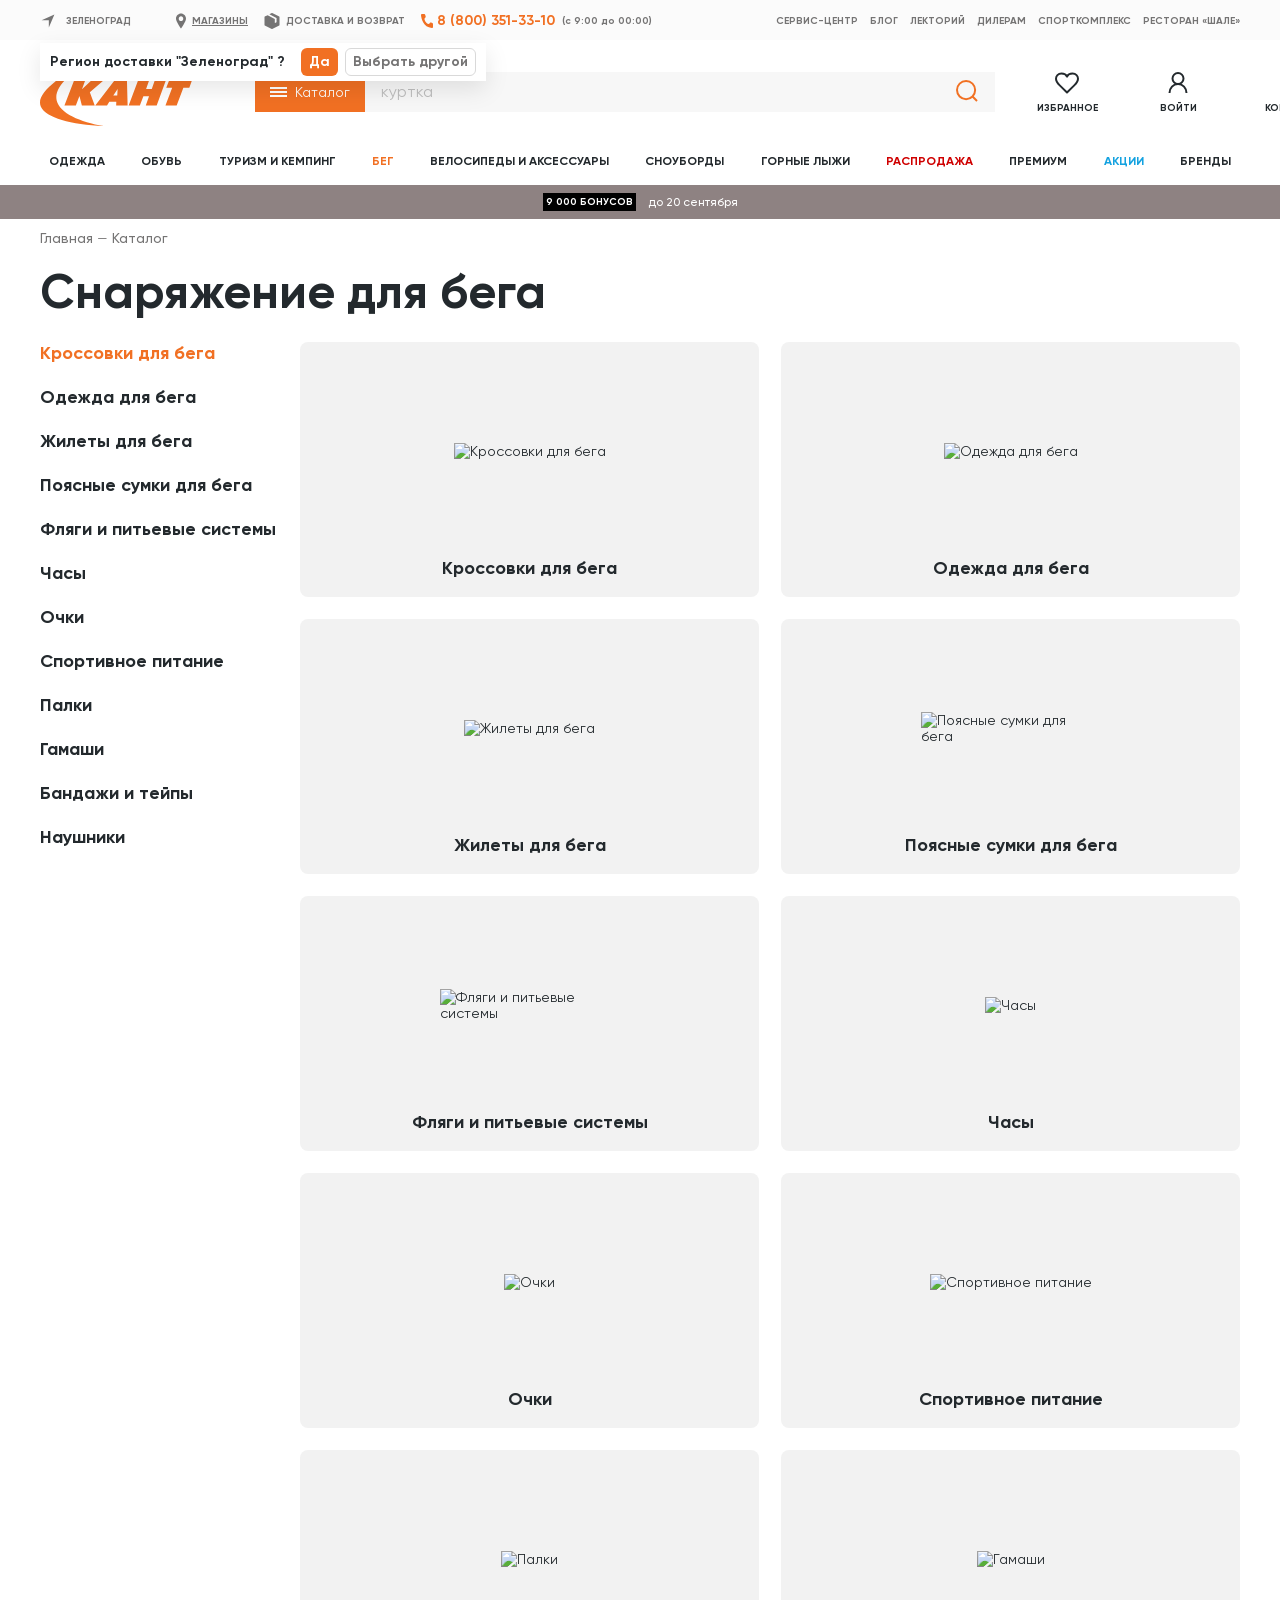
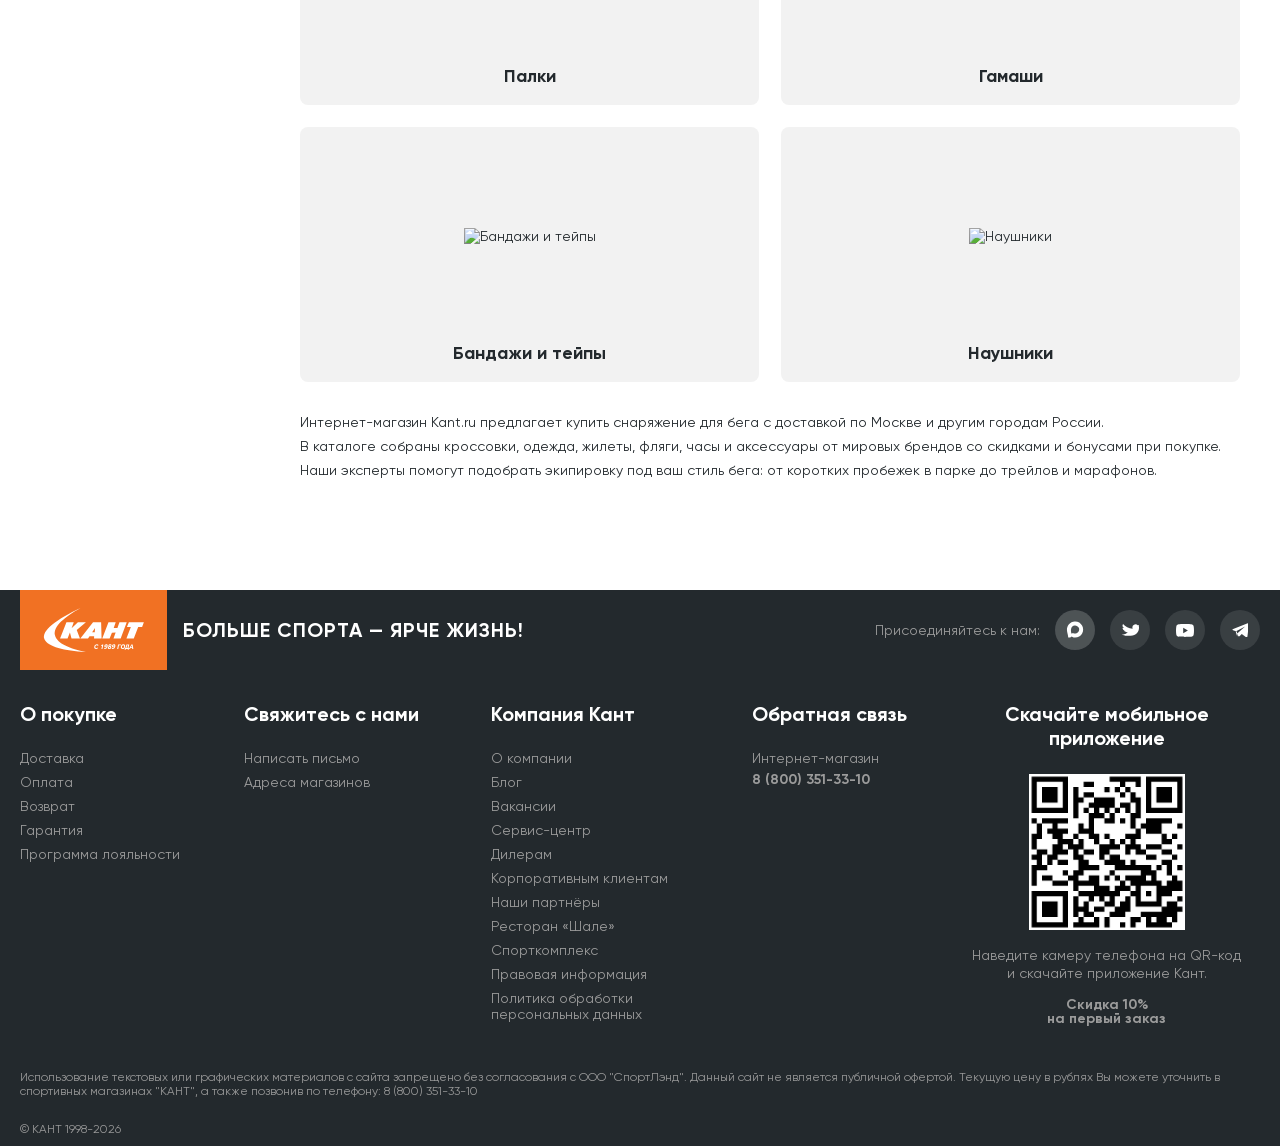
==== running.html @ ca53b709 "Add catalog dropdown and running equipment page - Catalog button now opens a dropdown listing catalo" ====
<!DOCTYPE html>
<html lang="ru">
<head>
  <meta charset="UTF-8">
  <meta name="viewport" content="width=device-width, initial-scale=1.0">
  <title>Снаряжение для бега — купить в интернет-магазине КАНТ</title>
  <link rel="stylesheet" href="styles.css">
</head>
<body>
  <header class="header">
    <div class="topbar">
      <div class="container topbar__inner">
        <div class="topbar__left">
          <div class="topbar__city-wrap">
            <div class="topbar__city">
              <svg width="16" height="16" viewBox="0 0 20 20" fill="none" aria-hidden="true">
                <path fill-rule="evenodd" clip-rule="evenodd" d="M2 8.95668L18 2L11.0433 18V8.95668H2Z" fill="#757474"></path>
              </svg>
              <button class="topbar__city-btn" type="button" id="cityBtn">Зеленоград</button>
            </div>
            <div class="topbar__geo" id="geoConfirm">
              <span class="topbar__geo-text">Регион доставки "Зеленоград" ?</span>
              <div class="topbar__geo-actions">
                <button class="btn-yes" type="button" id="geoYes">Да</button>
                <button class="btn-other" type="button">Выбрать другой</button>
              </div>
            </div>
          </div>

          <a class="topbar__link topbar__link--stores" href="#">
            <svg width="10" height="16" viewBox="0 0 10 16" fill="none" aria-hidden="true">
              <path fill-rule="evenodd" clip-rule="evenodd" d="M5.00366 0.5C2.23221 0.5 0 2.79625 0 5.65524C0 8.51531 5.00366 15.5 5.00366 15.5C5.00366 15.5 10 8.51531 10 5.65524C10 2.79625 7.77511 0.5 5.00366 0.5ZM5.00367 8.00012C3.73499 8.00012 2.73175 6.96843 2.73175 5.65536C2.73175 4.3423 3.73499 3.31168 5.00367 3.31168C6.27549 3.31168 7.2735 4.3423 7.2735 5.65536C7.2735 6.96843 6.27549 8.00012 5.00367 8.00012Z" fill="#757474"></path>
            </svg>
            Магазины
          </a>

          <a class="topbar__link" href="#">
            <svg width="16" height="16" viewBox="0 0 16 16" fill="none" aria-hidden="true">
              <path d="M15.4834 3.95755C15.4834 3.94063 15.4834 3.94063 15.4834 3.92372C15.4669 3.8899 15.4669 3.85607 15.4503 3.82225V3.80533C15.4338 3.77151 15.4007 3.73768 15.3841 3.72077L15.3675 3.70386C15.351 3.68695 15.3179 3.67003 15.3013 3.65312L15.2848 3.63621H15.2682L15.2517 3.6193L8.21523 0.0507378C8.08278 -0.0169126 7.91722 -0.0169126 7.76821 0.0507378L5.40066 1.25153L12.4702 4.95539L12.4868 4.9723C12.5033 4.9723 12.5033 4.98922 12.5199 4.98922C12.5364 5.00613 12.5364 5.02304 12.553 5.03995C12.553 5.05687 12.553 5.05687 12.553 5.07378V5.09069V9.01441C12.553 9.08206 12.5199 9.1328 12.4702 9.16663L11.0464 9.92769C10.9636 9.97843 10.8642 9.94461 10.8146 9.86004C10.798 9.84313 10.798 9.80931 10.798 9.77548V5.93632L3.6457 2.16481L3.62914 2.1479L0.764901 3.60238L0.748344 3.6193H0.731788L0.715232 3.63621C0.698675 3.65312 0.665563 3.67003 0.649007 3.68695L0.63245 3.70386C0.599338 3.73768 0.582781 3.77151 0.549669 3.80533V3.82225C0.533113 3.85607 0.516556 3.8899 0.516556 3.92372C0.516556 3.94063 0.516556 3.94063 0.516556 3.95755C0.516556 3.99137 0.5 4.00828 0.5 4.04211V4.05902V11.9403C0.5 12.1263 0.599338 12.3124 0.781457 12.3969L7.75166 15.9486C7.85099 15.9993 7.96689 16.0162 8.08278 15.9824L8.11589 15.9655C8.14901 15.9655 8.16556 15.9486 8.19868 15.9317L15.2185 12.38C15.3841 12.2955 15.5 12.1263 15.5 11.9234V4.05902V4.04211C15.4834 4.00828 15.4834 3.99137 15.4834 3.95755Z" fill="#757474"></path>
            </svg>
            Доставка и возврат
          </a>

          <div class="topbar__phone">
            <svg width="12" height="14" viewBox="0 0 12 14" fill="none" aria-hidden="true">
              <path d="M8.00051 9.94971L9.03383 8.74368C9.173 8.58326 9.34909 8.47345 9.5407 8.42757C9.73232 8.3817 9.93123 8.40174 10.1133 8.48525L11.3726 9.07211C11.5566 9.15927 11.7143 9.30803 11.826 9.49966C11.9376 9.69128 11.9982 9.91719 12 10.1489V12.8409C11.9989 12.9986 11.9705 13.1543 11.9165 13.2988C11.8625 13.4433 11.784 13.5735 11.6858 13.6817C11.5875 13.7898 11.4715 13.8737 11.3448 13.9281C11.218 13.9825 11.0831 14.0065 10.9482 13.9985C2.12352 13.3578 0.342894 4.63567 0.00614338 1.29757C-0.00948881 1.13365 0.0047939 0.967719 0.0480519 0.8107C0.0913098 0.653681 0.162563 0.509132 0.257123 0.386561C0.351683 0.26399 0.467407 0.166176 0.596683 0.0995532C0.725958 0.0329307 0.865855 -0.000990209 1.00717 2.2004e-05H3.23526C3.43408 0.000708891 3.62819 0.0708044 3.7926 0.201293C3.95702 0.331781 4.08422 0.516695 4.15786 0.73225L4.66068 2.20209C4.73461 2.41372 4.75347 2.64608 4.71491 2.87015C4.67635 3.09421 4.58208 3.30005 4.44387 3.46195L3.41055 4.66797C3.41055 4.66797 4.00563 9.36823 8.00051 9.94971Z" fill="#F17023"></path>
            </svg>
            <a href="tel:88003513310">8 (800) 351-33-10</a>
            <span class="topbar__hours">&nbsp;(c 9:00 до 00:00)</span>
          </div>
        </div>

        <nav class="topbar__right">
          <a class="topbar__nav" href="#">Сервис-центр</a>
          <a class="topbar__nav" href="#">Блог</a>
          <a class="topbar__nav" href="#">Лекторий</a>
          <a class="topbar__nav" href="#">Дилерам</a>
          <a class="topbar__nav" href="#">Спорткомплекс</a>
          <a class="topbar__nav" href="#">Ресторан «Шале»</a>
        </nav>
      </div>
    </div>

    <div class="header-mid">
      <div class="container header-mid__inner">
        <a class="logo" href="#" aria-label="Кант">
          <svg fill="none" height="68" viewBox="0 0 152 68" width="152" xmlns="http://www.w3.org/2000/svg">
            <path clip-rule="evenodd" d="M16.678 42.389C13.548 28.896 31.768 13.405 55.643 0 20.49 16.722-5.162 35.37.885 48.726 5.922 59.665 30.938 66.682 63.79 68c-23.548-3.967-44.18-12.891-47.112-25.611zm60.577-4.872h-3.956l4.334-6.45zM74.653 22.26 55.257 47.54h11.756l2.298-3.701h6.987l-.128 3.7h11.47l-.702-25.279zm40.175 0-3.045 8.67h-5.674l3.052-8.67h-11.02l-9.469 25.28h11.196l3.506-9.255 5.656-.067-3.246 9.321h10.902l9.226-25.279zm11.408 7.368 2.982-7.368H152l-2.674 7.368h-5.961l-6.701 17.911h-11.21l6.726-17.91zm-84.235 1.62 9.616-8.988h12.156L49.825 34.265l4.912 13.274H41.872l-2.413-9.587-3.618 9.587H24.432l9.73-25.279h11.099z" fill="#f17123" fill-rule="evenodd"></path>
          </svg>
        </a>

        <div class="search-wrap">
          <div class="catalog-dropdown" id="catalogDropdown">
            <button class="catalog-btn" type="button" id="catalogBtn" aria-haspopup="true" aria-expanded="false" aria-controls="catalogMenu">
              <span class="burger" aria-hidden="true"><span></span><span></span><span></span></span>
              Каталог
            </button>
            <ul class="catalog-menu" id="catalogMenu" role="menu">
              <li><a class="catalog-menu__link" href="index.html">Снаряжение для сноуборда</a></li>
              <li><a class="catalog-menu__link is-active" href="running.html">Снаряжение для бега</a></li>
            </ul>
          </div>
          <div class="search">
            <form class="search__form" action="#" role="search">
              <input class="search__input" type="text" placeholder=" " autocomplete="off">
              <span class="search__hint" id="searchHint">куртка</span>
              <button class="search__btn" type="submit" aria-label="Найти">
                <svg width="22" height="22" viewBox="0 0 22 22" fill="none">
                  <path d="M16.5493 16.5496L20.9998 21" stroke="#F17123" stroke-width="2"></path>
                  <path fill-rule="evenodd" clip-rule="evenodd" d="M19.1412 10.0706C19.1412 15.0798 15.0804 19.1412 10.0706 19.1412C5.0614 19.1412 1 15.0798 1 10.0706C1 5.0614 5.0614 1 10.0706 1C15.0804 1 19.1412 5.0614 19.1412 10.0706Z" stroke="#F17123" stroke-width="2"></path>
                </svg>
              </button>
            </form>
          </div>
        </div>

        <div class="header-icons">
          <a class="icon-link" href="#">
            <span class="icon-img">
              <svg viewBox="0 0 24 21" fill="none">
                <path fill-rule="evenodd" clip-rule="evenodd" d="M17.4996 1C13.3509 1 11.9992 4.09282 11.9992 4.09282C11.9992 4.09282 10.6491 1 6.50038 1C3.02741 1 1 3.71365 1 6.23846C1 8.76327 2.93044 11.0992 4.73208 12.8672L11.9992 20L19.2679 12.8672C21.0696 11.0992 23 8.76327 23 6.23846C23 3.71365 20.9726 1 17.4996 1Z" stroke-width="2" stroke-linecap="round" stroke-linejoin="round"></path>
              </svg>
            </span>
            Избранное
          </a>
          <button class="icon-link" type="button">
            <span class="icon-img">
              <svg viewBox="0 0 24 24" fill="none">
                <circle cx="12" cy="7.5" r="5.5" stroke="#23292D" stroke-width="2"></circle>
                <path d="M20.5 22C20.5 17.0294 16.6944 13 12 13C7.30558 13 3.5 17.0294 3.5 22" stroke="#23292D" stroke-width="2"></path>
              </svg>
            </span>
            Войти
          </button>
          <a class="icon-link" href="#">
            <span class="icon-img">
              <svg viewBox="0 0 24 24" fill="none">
                <rect x="4" y="7.3335" width="16" height="15.1667" stroke-width="2"></rect>
                <path d="M15.4284 7.33333C15.4284 4.11167 13.8934 1.5 11.9999 1.5C10.1063 1.5 8.57129 4.11167 8.57129 7.33333" stroke-width="2"></path>
              </svg>
              <span class="icon-count">0</span>
            </span>
            Корзина
          </a>
        </div>
      </div>
    </div>

    <nav class="nav">
      <ul class="nav__list">
        <li><a href="#">Одежда</a></li>
        <li><a href="#">Обувь</a></li>
        <li><a href="#">Туризм и кемпинг</a></li>
        <li><a class="is-current" href="running.html">Бег</a></li>
        <li><a href="#">Велосипеды и аксессуары</a></li>
        <li><a href="#">Сноуборды</a></li>
        <li><a href="#">Горные лыжи</a></li>
        <li><a class="is-sale" href="#">Распродажа</a></li>
        <li><a href="#">Премиум</a></li>
        <li><a class="is-promo" href="#">Акции</a></li>
        <li><a href="#">Бренды</a></li>
      </ul>
    </nav>
  </header>

  <a class="promo" href="#">
    <div class="container promo__inner">
      <div class="promo__left">9 000 бонусов</div>
      <span class="promo__right">до 20 сентября</span>
    </div>
  </a>

  <main class="catalog">
    <div class="container breadcrumb-wrap">
      <ol class="breadcrumb">
        <li><a href="#">Главная</a></li>
        <li><span class="breadcrumb__sep">—</span><a href="#">Каталог</a></li>
      </ol>
    </div>

    <div class="container">
      <div class="heading">
        <h1>Снаряжение для бега</h1>
      </div>

      <div class="columns">
        <aside class="sidemenu">
          <a class="is-active" href="#">Кроссовки для бега</a>
          <a href="#">Одежда для бега</a>
          <a href="#">Жилеты для бега</a>
          <a href="#">Поясные сумки для бега</a>
          <a href="#">Фляги и питьевые системы</a>
          <a href="#">Часы</a>
          <a href="#">Очки</a>
          <a href="#">Спортивное питание</a>
          <a href="#">Палки</a>
          <a href="#">Гамаши</a>
          <a href="#">Бандажи и тейпы</a>
          <a href="#">Наушники</a>
        </aside>

        <div class="main">
          <div class="cards">
            <a class="card card--sneakers" href="#">
              <div class="card__media">
                <div class="card__figure">
                  <img class="card__img card__img--photo" src="images/running/sneakers.png" alt="Кроссовки для бега">
                </div>
                <span class="card__title">Кроссовки для бега</span>
              </div>
            </a>
            <a class="card card--clothes" href="#">
              <div class="card__media">
                <div class="card__figure">
                  <img class="card__img card__img--photo" src="images/running/clothes.png" alt="Одежда для бега">
                </div>
                <span class="card__title">Одежда для бега</span>
              </div>
            </a>
            <a class="card card--vests" href="#">
              <div class="card__media">
                <div class="card__figure">
                  <img class="card__img card__img--photo" src="images/running/vests.png" alt="Жилеты для бега">
                </div>
                <span class="card__title">Жилеты для бега</span>
              </div>
            </a>
            <a class="card card--belt-bags" href="#">
              <div class="card__media">
                <div class="card__figure">
                  <img class="card__img card__img--photo" src="images/running/belt-bags.png" alt="Поясные сумки для бега">
                </div>
                <span class="card__title">Поясные сумки для бега</span>
              </div>
            </a>
            <a class="card card--flasks" href="#">
              <div class="card__media">
                <div class="card__figure">
                  <img class="card__img card__img--photo" src="images/running/flasks.png" alt="Фляги и питьевые системы">
                </div>
                <span class="card__title">Фляги и питьевые системы</span>
              </div>
            </a>
            <a class="card card--watches" href="#">
              <div class="card__media">
                <div class="card__figure">
                  <img class="card__img card__img--photo" src="images/running/watches.png" alt="Часы">
                </div>
                <span class="card__title">Часы</span>
              </div>
            </a>
            <a class="card card--glasses" href="#">
              <div class="card__media">
                <div class="card__figure">
                  <img class="card__img card__img--photo" src="images/running/glasses.png" alt="Очки">
                </div>
                <span class="card__title">Очки</span>
              </div>
            </a>
            <a class="card card--nutrition" href="#">
              <div class="card__media">
                <div class="card__figure">
                  <img class="card__img card__img--photo" src="images/running/nutrition.png" alt="Спортивное питание">
                </div>
                <span class="card__title">Спортивное питание</span>
              </div>
            </a>
            <a class="card card--poles" href="#">
              <div class="card__media">
                <div class="card__figure">
                  <img class="card__img card__img--photo" src="images/running/poles.png" alt="Палки">
                </div>
                <span class="card__title">Палки</span>
              </div>
            </a>
            <a class="card card--gaiters" href="#">
              <div class="card__media">
                <div class="card__figure">
                  <img class="card__img card__img--photo" src="images/running/gaiters.png" alt="Гамаши">
                </div>
                <span class="card__title">Гамаши</span>
              </div>
            </a>
            <a class="card card--bandages" href="#">
              <div class="card__media">
                <div class="card__figure">
                  <img class="card__img card__img--photo" src="images/running/bandages.png" alt="Бандажи и тейпы">
                </div>
                <span class="card__title">Бандажи и тейпы</span>
              </div>
            </a>
            <a class="card card--headphones" href="#">
              <div class="card__media">
                <div class="card__figure">
                  <img class="card__img card__img--photo" src="images/running/headphones.png" alt="Наушники">
                </div>
                <span class="card__title">Наушники</span>
              </div>
            </a>
          </div>

          <div class="description">
            <p>Интернет-магазин Kant.ru предлагает купить снаряжение для бега с доставкой по Москве и другим городам России.</p>
            <p>В каталоге собраны кроссовки, одежда, жилеты, фляги, часы и аксессуары от мировых брендов со скидками и бонусами при покупке.</p>
            <p>Наши эксперты помогут подобрать экипировку под ваш стиль бега: от коротких пробежек в парке до трейлов и марафонов.</p>
          </div>
        </div>
      </div>
    </div>
  </main>

  <footer class="footer">
    <div class="footer__inner">
      <div class="footer__top">
        <a class="footer__logo" href="#" aria-label="Кант">
          <svg width="147" height="80" viewBox="0 0 147 80" fill="none" xmlns="http://www.w3.org/2000/svg">
            <path fill-rule="evenodd" clip-rule="evenodd" d="M0 0H147V80H0V0Z" fill="#F17123"></path>
            <path fill-rule="evenodd" clip-rule="evenodd" d="M34.9575 45.3055C32.901 36.6209 44.8714 26.6502 60.5581 18.022C37.4621 28.7852 20.6088 40.7879 24.5818 49.3845C27.8907 56.4254 44.3263 60.9418 65.9105 61.7904C50.4393 59.2371 36.8843 53.4929 34.9575 45.3055ZM74.7586 42.1698H72.1597L75.0068 38.0179L74.7586 42.1698ZM73.0473 32.35L60.3038 48.6211H68.0274L69.5373 46.2389H74.128L74.0436 48.6211H81.5802L81.1187 32.35H73.0473ZM99.4416 32.3502L97.441 37.9309H93.7136L95.7187 32.3502H88.4786L82.2572 48.6209H89.6132L91.9164 42.6645L95.6324 42.6211L93.4999 48.6209H100.663L106.724 32.3502H99.4416ZM106.939 37.0927L108.898 32.3503H123.866L122.109 37.0927H118.193L113.79 48.6211H106.425L110.844 37.0927H106.939ZM51.5959 38.1347L57.9134 32.3502H65.8997L56.7358 40.0773L59.9634 48.6209H51.5111L49.9253 42.4504L47.5484 48.6209H40.0528L46.4457 32.3502H53.7375L51.5959 38.1347Z" fill="white"></path>
            <path fill-rule="evenodd" clip-rule="evenodd" d="M74.2774 56.6532C74.546 55.2509 75.6015 54.3352 76.9064 54.3352C77.7508 54.3352 78.3585 54.7194 78.6016 55.3725L77.6805 55.7887C77.5205 55.3981 77.2199 55.1868 76.7785 55.1868C76.0621 55.1868 75.2625 55.8528 75.2625 57.0886C75.2625 57.7673 75.6527 58.1195 76.2092 58.1195C76.6506 58.1195 77.028 57.9082 77.3414 57.5176L78.109 57.9338C77.6101 58.5869 76.8489 58.9711 76.0045 58.9711C74.8914 58.9711 74.2198 58.3052 74.2198 57.2359C74.2198 57.0502 74.239 56.8581 74.2774 56.6532ZM81.4537 58.8943L82.0997 55.539L81.2617 56.0705L80.8268 55.4558L82.4388 54.412H83.3151L82.4452 58.8943H81.4537ZM85.4096 58.1515C85.8318 58.1515 86.2476 57.9018 86.4779 57.0502C86.2156 57.2359 85.8766 57.3639 85.512 57.3639C84.7891 57.3639 84.335 56.9285 84.335 56.2241C84.335 55.1164 85.1921 54.3352 86.2924 54.3352C87.1559 54.3352 87.6869 54.7962 87.6869 55.7887C87.6869 56 87.6613 56.2434 87.6101 56.5059C87.2775 58.2091 86.3755 58.9711 85.2689 58.9711C84.738 58.9711 84.303 58.7854 84.0215 58.4461L84.738 57.8634C84.9107 58.0555 85.1346 58.1515 85.4096 58.1515ZM85.9022 56.5571C86.1644 56.5571 86.4075 56.4611 86.6442 56.2754C86.6698 56.1089 86.6826 55.9616 86.6826 55.84C86.6826 55.3213 86.4651 55.1548 86.1516 55.1548C85.6975 55.1548 85.3457 55.5006 85.3457 56.0641C85.3457 56.3778 85.5312 56.5571 85.9022 56.5571ZM88.438 55.5774C88.5788 54.8475 89.2696 54.3352 90.2036 54.3352C91.0543 54.3352 91.5341 54.7578 91.5341 55.3277C91.5341 55.8143 91.2271 56.2946 90.7665 56.5443C91.1439 56.7748 91.3166 57.0694 91.3166 57.4151C91.3166 58.3244 90.453 58.9647 89.3144 58.9647C88.3933 58.9647 87.8304 58.5613 87.8304 57.8954C87.8304 57.3319 88.1694 56.8068 88.7643 56.5187C88.534 56.301 88.4189 56.0513 88.4189 55.7823C88.4189 55.7119 88.4253 55.6479 88.438 55.5774ZM88.8794 57.6136C88.873 57.6521 88.8666 57.6905 88.8666 57.7289C88.8666 58.017 89.1097 58.1899 89.4807 58.1899C89.9349 58.1899 90.2739 57.9658 90.2739 57.6008C90.2739 57.3511 90.0628 57.1846 89.404 56.9157C89.1225 57.0822 88.937 57.3383 88.8794 57.6136ZM90.5234 55.6351C90.5298 55.5966 90.5362 55.5518 90.5362 55.5134C90.5362 55.2765 90.3635 55.1164 90.0692 55.1164C89.7046 55.1164 89.4232 55.3469 89.4232 55.6415C89.4232 55.8464 89.6023 56 90.1012 56.2113C90.3123 56.0833 90.4722 55.8976 90.5234 55.6351ZM93.0785 58.1515C93.5007 58.1515 93.9165 57.9018 94.1467 57.0502C93.8845 57.2359 93.5454 57.3639 93.1808 57.3639C92.458 57.3639 92.0038 56.9285 92.0038 56.2241C92.0038 55.1164 92.861 54.3352 93.9612 54.3352C94.8248 54.3352 95.3557 54.7962 95.3557 55.7887C95.3557 56 95.3301 56.2434 95.279 56.5059C94.9463 58.2091 94.0444 58.9711 92.9377 58.9711C92.4068 58.9711 91.9718 58.7854 91.6904 58.4461L92.4068 57.8634C92.5795 58.0555 92.8034 58.1515 93.0785 58.1515ZM93.571 56.5571C93.8333 56.5571 94.0764 56.4611 94.3131 56.2754C94.3386 56.1089 94.3514 55.9616 94.3514 55.84C94.3514 55.3213 94.1339 55.1548 93.8205 55.1548C93.3663 55.1548 93.0145 55.5006 93.0145 56.0641C93.0145 56.3778 93.2 56.5571 93.571 56.5571ZM97.2099 58.8943L98.0799 54.412H101.118L100.952 55.2509H98.9306L98.227 58.8943H97.2099ZM105.113 56.6532C104.85 57.9722 103.865 58.9711 102.541 58.9711C101.422 58.9711 100.814 58.254 100.814 57.2359C100.814 55.6479 101.959 54.3352 103.443 54.3352C104.569 54.3352 105.17 55.0588 105.17 56.0833C105.17 56.2626 105.151 56.4547 105.113 56.6532ZM101.908 56.6532C101.876 56.8196 101.857 56.9797 101.857 57.1206C101.857 57.7481 102.164 58.1195 102.707 58.1195C103.437 58.1195 104.128 57.3575 104.128 56.1985C104.128 55.5646 103.821 55.1868 103.277 55.1868C102.612 55.1868 102.081 55.7503 101.908 56.6532ZM109.03 58.0875L108.723 59.6627H107.706L107.86 58.8943H105.813L105.659 59.6627H104.648L104.949 58.0875H105.352C105.774 57.2102 106.075 56.0513 106.248 55.1676L106.395 54.412H109.241L108.525 58.0875H109.03ZM106.363 58.0875H107.54L108.096 55.2188H107.22C107.041 56.1409 106.766 57.2102 106.363 58.0875ZM112.634 54.412L113.325 58.8943H112.238L112.116 57.9722H110.485L110.025 58.8943H108.937L111.368 54.412H112.634ZM111.809 55.3725L110.901 57.1654H112.027L111.809 55.3725Z" fill="white"></path>
          </svg>
        </a>
        <h5 class="footer__slogan">Больше спорта — ярче жизнь!</h5>
        <div class="footer__social">
          <span class="footer__social-label">Присоединяйтесь к нам:</span>
          <div class="footer__social-list">
            <a class="social-btn" href="#" aria-label="MAX">
              <svg width="40" height="40" viewBox="0 0 40 40" fill="none">
                <circle opacity="0.1" cx="20" cy="20" r="20" fill="#fff"></circle>
                <path d="M19.778 11.472c-4.829.253-8.016 4.04-7.815 8.815.088 2.09.928 3.889 1.127 5.873.051.514-.097 1.148.496 1.372.729.276 1.847-.187 2.458-.61a2.3 2.3 0 0 0 .56-.51c.632.419 1.232.824 1.984 1.005 3.313.794 6.942-1.024 8.556-3.943 3.032-5.483-1.068-12.33-7.366-12.002Zm-1.875 11.445c-.262.203-.514.481-.803.64-.42.225-.549-.008-.706-.379-.496-1.178-.556-3.185-.267-4.419.39-1.678 1.688-3.155 3.473-3.312 1.805-.16 3.481.757 4.238 2.412 1.676 3.683-2.613 7.32-5.935 5.06v-.002Z" fill="#fff"></path>
              </svg>
            </a>
            <a class="social-btn" href="#" aria-label="ВКонтакте">
              <svg width="18" height="12" viewBox="0 0 18 12" fill="none"><path d="M9.7 11.8c5.4 0 8.3-4.1 8.3-7.7 0-.12 0-.24-.01-.35A5.8 5.8 0 0 0 19.4 2c-.6.27-1.24.45-1.91.53A3.08 3.08 0 0 0 18.84.48a6.13 6.13 0 0 1-2.11.81A3.06 3.06 0 0 0 11.5 4.1c0 .24.03.47.08.7C7.7 4.64 4.3 2.8 2.02.06A3.05 3.05 0 0 0 2.97 4.1c-.52-.02-1.01-.16-1.44-.4v.04c0 1.48 1.05 2.72 2.45 3A3.07 3.07 0 0 1 2.7 6.8c1.2.93 2.63 1.47 4.16 1.52A6.16 6.16 0 0 1 .7 10.2c1.47.95 3.22 1.5 5.09 1.5h.01z" fill="#fff"/></svg>
            </a>
            <a class="social-btn" href="#" aria-label="YouTube">
              <svg width="18" height="13" viewBox="0 0 18 13" fill="none"><path d="M17.6 2.04A2.26 2.26 0 0 0 16 0.44C14.6 0.06 9 0.06 9 0.06s-5.6 0-7 .38A2.26 2.26 0 0 0 .4 2.04 23.7 23.7 0 0 0 0 6.5c0 1.64.15 3.27.4 4.46A2.26 2.26 0 0 0 2 12.56c1.4.38 7 .38 7 .38s5.6 0 7-.38a2.26 2.26 0 0 0 1.6-1.6c.25-1.19.4-2.82.4-4.46 0-1.64-.15-3.27-.4-4.46zM7.2 9.3V3.7L11.88 6.5 7.2 9.3z" fill="#fff"/></svg>
            </a>
            <a class="social-btn" href="#" aria-label="Telegram">
              <svg width="16" height="14" viewBox="0 0 16 14" fill="none"><path d="M15.7.3 1.2 5.9c-1 .4-.96 1.1-.18 1.36l3.7 1.16 1.42 4.34c.17.47.31.64.8.64.42 0 .6-.19.83-.42l2-1.94 4.16 3.07c.76.42 1.31.2 1.5-.7L16.9 1.1C17.14.14 16.54-.22 15.7.3zM13.1 3.4l-7.6 6.86-.3 3.36-1.5-5.04 9.4-5.18z" fill="#fff"/></svg>
            </a>
          </div>
        </div>
      </div>

      <div class="footer__cols">
        <div class="footer__col footer__col--buy">
          <h5>О покупке</h5>
          <ul>
            <li><a href="#">Доставка</a></li>
            <li><a href="#">Оплата</a></li>
            <li><a href="#">Возврат</a></li>
            <li><a href="#">Гарантия</a></li>
            <li><a href="#">Программа лояльности</a></li>
          </ul>
        </div>
        <div class="footer__col footer__col--contact">
          <h5>Свяжитесь с нами</h5>
          <ul>
            <li><a href="#">Написать письмо</a></li>
            <li><a href="#">Адреса магазинов</a></li>
          </ul>
        </div>
        <div class="footer__col footer__col--company">
          <h5>Компания Кант</h5>
          <ul>
            <li><a href="#">О компании</a></li>
            <li><a href="#">Блог</a></li>
            <li><a href="#">Вакансии</a></li>
            <li><a href="#">Сервис-центр</a></li>
            <li><a href="#">Дилерам</a></li>
            <li><a href="#">Корпоративным клиентам</a></li>
            <li><a href="#">Наши партнёры</a></li>
            <li><a href="#">Ресторан «Шале»</a></li>
            <li><a href="#">Спорткомплекс</a></li>
            <li><a href="#">Правовая информация</a></li>
            <li><a href="#">Политика обработки персональных данных</a></li>
          </ul>
        </div>
        <div class="footer__col footer__col--feedback">
          <h5>Обратная связь</h5>
          <div class="footer__shop-label">Интернет-магазин</div>
          <a class="footer__shop-phone" href="tel:88003513310">8 (800) 351-33-10</a>
        </div>
        <div class="footer__col footer__col--app">
          <h5>Скачайте мобильное<br>приложение</h5>
          <div class="footer__app">
            <img src="images/qr.png" alt="Скачать приложение">
            <span class="footer__app-text">Наведите камеру телефона на QR-код<br>и скачайте приложение Кант.</span>
            <span class="footer__app-sale">Скидка 10%<br>на первый заказ</span>
          </div>
        </div>
      </div>

      <div class="footer__legal">
        <span>Использование текстовых или графических материалов с сайта запрещено без согласования с ООО "СпортЛэнд". Данный сайт не является публичной офертой. Текущую цену в рублях Вы можете уточнить в спортивных магазинах "КАНТ", а также позвонив по телефону: 8 (800) 351-33-10</span>
        <span>© КАНТ 1998-2026</span>
      </div>
    </div>
  </footer>

  <button class="scroll-top" type="button" id="scrollTop" aria-label="Наверх">
    <svg width="44" height="44" viewBox="0 0 48 48" fill="none">
      <path d="M30.0697 21.57L23.9997 15.5L17.9297 21.57" stroke="#23292D" stroke-width="2"/>
    </svg>
  </button>

  <script src="app.js"></script>
</body>
</html>
---- styles.css ----
@font-face {
  font-family: Gilroy;
  src: url("fonts/gilroy-regular.woff2") format("woff2");
  font-weight: 400;
  font-style: normal;
  font-display: swap;
}

@font-face {
  font-family: Gilroy;
  src: url("fonts/gilroy-medium.woff2") format("woff2");
  font-weight: 500;
  font-style: normal;
  font-display: swap;
}

@font-face {
  font-family: Gilroy;
  src: url("fonts/gilroy-bold.woff2") format("woff2");
  font-weight: 700;
  font-style: normal;
  font-display: swap;
}

@font-face {
  font-family: "Gilroy Bold";
  src: url("fonts/gilroy-bold.woff2") format("woff2");
  font-weight: 700;
  font-style: normal;
  font-display: swap;
}

*,
*::before,
*::after {
  box-sizing: border-box;
}

html,
body {
  margin: 0;
  padding: 0;
}

body {
  font-family: Gilroy, Arial, sans-serif;
  font-size: 14px;
  color: #23292d;
  background: #fff;
}

a {
  color: inherit;
  text-decoration: none;
}

button,
input {
  font: inherit;
}

button {
  cursor: pointer;
}

.container {
  max-width: 1366px;
  margin: 0 auto;
  padding: 0 40px;
}

/* Top bar */
.topbar {
  background: #fbfbfb;
}

.topbar__inner {
  display: flex;
  align-items: center;
  justify-content: space-between;
  height: 40px;
  padding-top: 8px;
  padding-bottom: 7px;
  white-space: nowrap;
}

.topbar__left,
.topbar__right {
  display: flex;
  align-items: center;
  flex-wrap: nowrap;
  column-gap: 16px;
}

.topbar__right {
  justify-content: flex-end;
  gap: 12px;
  padding-top: 0;
}

.topbar__city-wrap {
  position: relative;
  min-width: 120px;
  max-height: 24px;
}

.topbar__city {
  display: flex;
  align-items: center;
  gap: 10px;
}

.topbar__city-btn {
  height: 20px;
  padding: 0;
  border: 0;
  background: none;
  color: #757474;
  font-size: 10px;
  font-weight: 700;
  line-height: 1;
  text-transform: uppercase;
}

.topbar__geo {
  position: absolute;
  left: 0;
  bottom: -50px;
  z-index: 20;
  display: flex;
  align-items: center;
  gap: 16px;
  padding: 5px 10px;
  background: #fff;
  box-shadow: 0 8px 24px rgba(0, 0, 0, 0.1);
  white-space: nowrap;
}

.topbar__geo-text {
  font-size: 14px;
  font-weight: 700;
}

.topbar__geo-actions {
  display: flex;
  align-items: center;
  gap: 7px;
}

.btn-yes {
  display: inline-flex;
  align-items: center;
  justify-content: center;
  height: 28px;
  padding: 0 7px;
  border: 1px solid transparent;
  border-radius: 6px;
  background: #f17023;
  color: #fff;
  font-size: 14px;
  font-weight: 700;
}

.btn-other {
  display: inline-flex;
  align-items: center;
  justify-content: center;
  height: 28px;
  padding: 0 7px;
  border: 1px solid #d9d9d9;
  border-radius: 6px;
  background: #fff;
  color: #757474;
  font-size: 14px;
  font-weight: 700;
}

.topbar__link {
  display: inline-flex;
  align-items: center;
  gap: 6px;
  height: 20px;
  color: #757474;
  font-size: 10px;
  font-weight: 700;
  text-transform: uppercase;
}

.topbar__link--stores {
  text-decoration: underline;
}

.topbar__phone {
  display: flex;
  align-items: center;
  gap: 4px;
  height: 20px;
}

.topbar__phone a {
  color: #f17023;
  font-weight: 700;
}

.topbar__hours {
  color: #757474;
  font-size: 10px;
  font-weight: 700;
}

.topbar__nav {
  color: #757474;
  font-size: 10px;
  font-weight: 700;
  line-height: 1.2;
  text-transform: uppercase;
}

.topbar__nav:hover,
.topbar__link:hover,
.topbar__city-btn:hover {
  color: #23292d;
}

/* Middle header */
.header-mid__inner {
  display: flex;
  align-items: center;
  justify-content: space-between;
  padding: 18px 40px 11px;
}

.logo {
  display: inline-flex;
  flex-shrink: 0;
  max-width: 152px;
  margin-right: 63px;
}

.search-wrap {
  display: flex;
  flex-shrink: 0;
  width: auto;
  margin-right: 32px;
}

.search {
  position: relative;
  display: flex;
  width: 630px;
  max-width: 630px;
  flex-shrink: 0;
}

.search__form {
  position: relative;
  width: 100%;
}

.search__input {
  width: 100%;
  height: 40px;
  padding: 1px 96px 1px 16px;
  border: 0;
  background: #f7f7f7;
  color: #000;
  font-size: 16px;
  outline: none;
}

.search__input::placeholder {
  color: transparent;
}

.search__hint {
  position: absolute;
  left: 0;
  top: 0;
  display: flex;
  align-items: center;
  height: 100%;
  padding: 0 16px;
  color: #bdbdbd;
  font-size: 16px;
  line-height: 1.2;
  pointer-events: none;
}

.search__input:focus + .search__hint,
.search__input:not(:placeholder-shown) + .search__hint {
  display: none;
}

.search__btn {
  position: absolute;
  top: 8px;
  right: 16px;
  width: 24px;
  height: 24px;
  padding: 0;
  border: 0;
  background: none;
}

.catalog-btn {
  display: inline-flex;
  align-items: center;
  justify-content: center;
  flex-shrink: 0;
  gap: 8px;
  width: 110px;
  height: 40px;
  padding: 0 15px;
  border: 0;
  border-radius: 0;
  background: #f17023;
  color: #fff;
  font-size: 14px;
  font-weight: 400;
  white-space: nowrap;
}

.burger {
  position: relative;
  width: 17px;
  height: 10px;
}

.burger span {
  position: absolute;
  left: 0;
  display: block;
  width: 100%;
  height: 2px;
  background: #fff;
}

.burger span:nth-child(1) { top: 0; }
.burger span:nth-child(2) { top: 4px; }
.burger span:nth-child(3) { top: 8px; }

.header-icons {
  display: flex;
  align-items: center;
  justify-content: space-between;
  flex-shrink: 0;
  width: 302px;
  max-width: 302px;
  gap: 24px;
}

.icon-link {
  display: flex;
  flex-direction: column;
  align-items: center;
  gap: 4px;
  width: 80px;
  padding: 0;
  border: 0;
  background: none;
  color: #23292d;
  font-size: 10px;
  font-weight: 700;
  line-height: 1.2;
  text-align: center;
  text-transform: uppercase;
}

.icon-link svg {
  width: 24px;
  height: 24px;
  stroke: #23292d;
}

.icon-img {
  position: relative;
  display: block;
}

.icon-count {
  position: absolute;
  top: -6px;
  right: -8px;
  display: flex;
  align-items: center;
  justify-content: center;
  width: 16px;
  height: 16px;
  border-radius: 50%;
  background: #f17023;
  color: #fff;
  font-size: 10px;
  font-weight: 400;
  line-height: 12px;
}

/* Nav */
.nav {
  max-width: 1366px;
  margin: 0 auto;
  padding: 0 40px;
}

.nav__list {
  display: flex;
  align-items: stretch;
  justify-content: space-between;
  height: 48px;
  margin: 0;
  padding: 0;
  list-style: none;
  border: none;
}

.nav__list a {
  display: flex;
  align-items: center;
  height: 100%;
  padding: 0 9px;
  color: #23292d;
  font-size: 12px;
  font-weight: 700;
  text-transform: uppercase;
}

.nav__list a:hover {
  color: #f17023;
}

.nav__list a.is-sale {
  color: #cf0000;
}

.nav__list a.is-promo {
  color: #14a2e0;
}

/* Promo */
.promo {
  display: block;
  padding: 8px 0;
  background: linear-gradient(to right, #8e8282, #8e8282);
  text-decoration: none;
}

.promo__inner {
  display: flex;
  align-items: center;
  justify-content: center;
  flex-wrap: wrap;
  gap: 4px 12px;
}

.promo__left {
  display: inline-block;
  padding: 3px;
  background: #000;
  color: #fff;
  font-size: 10px;
  font-weight: 700;
  line-height: 12px;
  text-transform: uppercase;
}

.promo__right {
  color: #fff;
  font-size: 12px;
  font-weight: 500;
  line-height: 16px;
}

/* Catalog */
.catalog {
  position: relative;
  padding-top: 7px;
  padding-bottom: 80px;
}

.breadcrumb-wrap {
  position: relative;
  padding-bottom: 28px;
}

.breadcrumb-wrap .breadcrumb {
  position: absolute;
  top: 0;
  left: 40px;
  right: 40px;
  max-width: 1286px;
}

.breadcrumb {
  display: flex;
  flex-wrap: wrap;
  margin: 0;
  padding: 0;
  list-style: none;
  color: #757474;
}

.breadcrumb a {
  color: #757474;
  font-size: 14px;
  font-weight: 500;
  line-height: 24px;
}

.breadcrumb a:hover {
  color: #23292d;
}

.breadcrumb__sep {
  padding: 0 4px;
  color: #757474;
}

.heading {
  margin: 12px 0 24px;
}

.heading h1 {
  display: inline;
  margin: 0 12px 0 0;
  color: #23292d;
  font-family: "Gilroy Bold", Gilroy, Arial, sans-serif;
  font-size: 48px;
  font-weight: 700;
  line-height: 52px;
}

.columns {
  display: flex;
  justify-content: space-between;
}

.sidemenu {
  display: grid;
  grid-template-columns: 1fr;
  gap: 22px;
  align-self: flex-start;
  width: 245px;
  min-width: 240px;
  margin-right: 20px;
}

.sidemenu a {
  display: block;
  color: #23292d;
  font-size: 18px;
  font-weight: 700;
  line-height: 22px;
}

.sidemenu a:hover {
  color: #f17023;
}

.sidemenu__hr {
  width: 245px;
  height: 1px;
  margin: 0;
  border: 0;
  background: #e0e0e0;
}

.sidemenu__spoiler {
  position: relative;
  padding-right: 35px;
}

.sidemenu__spoiler::after {
  content: "";
  position: absolute;
  top: 50%;
  right: 6px;
  width: 16px;
  height: 16px;
  background: url("images/arrow.svg") no-repeat center;
  transform: translateY(-50%);
}

.main {
  width: 100%;
  max-width: 956px;
  min-width: 0;
}

.cards {
  display: grid;
  grid-template-columns: repeat(3, minmax(0, 1fr));
  gap: 22px;
  align-items: stretch;
}

.card {
  display: flex;
  flex-direction: column;
  width: 100%;
  height: 255px;
  min-width: 0;
  min-height: 0;
  overflow: hidden;
  background: transparent;
  text-decoration: none;
}

.card__media {
  position: relative;
  display: flex;
  flex-direction: column;
  align-items: center;
  justify-content: center;
  width: 100%;
  height: 100%;
  min-height: 0;
  padding: 16px;
  overflow: hidden;
  background: #f2f2f2;
  border-radius: 8px;
  container-type: size;
}

.card__figure {
  --figure-size: min(180px, 60cqw, calc(100cqh - 38px));
  display: flex;
  align-items: center;
  justify-content: center;
  flex: 0 0 auto;
  box-sizing: border-box;
  width: var(--figure-size);
  height: var(--figure-size);
  margin: 0 auto;
  overflow: hidden;
}

.card__img {
  display: block;
  width: auto;
  height: auto;
  max-width: 100%;
  max-height: 100%;
  object-fit: contain;
  mix-blend-mode: darken;
}

.card--tools .card__img {
  mix-blend-mode: normal;
}

.card__title {
  flex-shrink: 0;
  width: 100%;
  margin: 16px 0 0;
  padding: 0;
  color: #23292d;
  font-size: 18px;
  font-weight: 700;
  line-height: 22px;
  text-align: center;
}

.description {
  margin: 32px 0;
}

.description p {
  margin: 0 0 8px;
}

/* Footer */
.footer {
  background: #23292d;
  color: #9b9b9b;
}

.footer__inner {
  display: flex;
  flex-direction: column;
  gap: 32px;
  max-width: 1336px;
  margin: 0 auto;
  padding: 0 20px;
}

.footer__top {
  display: flex;
  align-items: center;
  gap: 16px;
}

.footer__logo {
  display: inline-flex;
  flex-shrink: 0;
}

.footer__slogan {
  flex: 1;
  margin: 0;
  color: #fff;
  font-size: 20px;
  font-weight: 700;
  line-height: 24px;
  letter-spacing: 1px;
  text-transform: uppercase;
}

.footer__social {
  display: flex;
  align-items: center;
  gap: 15px;
}

.footer__social-label {
  color: #9b9b9b;
  font-size: 14px;
}

.footer__social-list {
  display: flex;
  align-items: center;
  gap: 15px;
}

.social-btn {
  display: flex;
  align-items: center;
  justify-content: center;
  width: 40px;
  height: 40px;
  border-radius: 50%;
  background: rgba(255, 255, 255, 0.1);
}

.footer__cols {
  display: flex;
  gap: 20px;
}

.footer__col {
  min-width: 0;
}

.footer__col--buy { flex: 1 0 178px; }
.footer__col--contact { flex: 1 0 200px; }
.footer__col--company { flex: 1 0 215px; }
.footer__col--feedback { flex: auto; }
.footer__col--app { flex: 1 0 280px; }

.footer__col h5 {
  margin: 0 0 24px;
  color: #fff;
  font-size: 20px;
  font-weight: 700;
  line-height: 24px;
}

.footer__col--app h5 {
  text-align: center;
}

.footer__col ul {
  margin: 0;
  padding: 0;
  list-style: none;
}

.footer__col li {
  margin: 0 0 8px;
}

.footer__col a {
  color: #9b9b9b;
  font-size: 14px;
}

.footer__col a:hover {
  color: #fff;
}

.footer__shop-label {
  margin-bottom: 5px;
  color: #9b9b9b;
  font-size: 14px;
}

.footer__shop-phone {
  color: #fff;
  font-weight: 700;
  white-space: nowrap;
}

.footer__app {
  display: flex;
  flex-direction: column;
  align-items: center;
  gap: 16px;
  text-align: center;
}

.footer__app img {
  max-width: 156px;
}

.footer__app-text {
  color: #9b9b9b;
  font-size: 14px;
  line-height: 18px;
}

.footer__app-sale {
  color: #9b9b9b;
  font-size: 14px;
  font-weight: 700;
  line-height: 14px;
}

.footer__legal {
  display: flex;
  flex-direction: column;
  gap: 24px;
  padding: 8px 0 10px;
  color: #9b9b9b;
  font-size: 12px;
}

.scroll-top {
  position: fixed;
  right: 24px;
  bottom: 24px;
  z-index: 50;
  display: none;
  width: 48px;
  height: 48px;
  padding: 0;
  border: 2px solid #e0e0e0;
  border-radius: 50%;
  background: #fff;
}

.scroll-top.is-visible {
  display: flex;
  align-items: center;
  justify-content: center;
}

@media (max-width: 1280px) {
  .cards {
    grid-template-columns: repeat(2, minmax(0, 1fr));
  }
}

@media (max-width: 1000px) {
  .cards {
    grid-template-columns: 1fr;
  }
}

@media (max-width: 768px) {
  .heading h1 {
    font-size: 32px;
    line-height: 32px;
  }

  .columns {
    flex-direction: column;
  }

  .sidemenu {
    display: none;
  }

  .main {
    max-width: none;
  }

  .card {
    height: 139px;
  }

  .card__media {
    padding: 12px;
  }

  .card__figure {
    --figure-size: min(88px, 60cqw, calc(100cqh - 32px));
  }

  .card__title {
    margin-top: 16px;
    font-size: 14px;
    line-height: 16px;
  }
}

@media (max-width: 767px) {
  .cards {
    grid-template-columns: repeat(2, minmax(0, 1fr));
    margin-bottom: 16px;
  }
}

@media (max-width: 600px) {
  .cards {
    gap: 10px;
  }

  .card__media {
    padding: 10px;
  }

  .card__figure {
    --figure-size: min(72px, 60cqw, calc(100cqh - 32px));
  }
}

@media (max-width: 359px) {
  .cards {
    grid-template-columns: 1fr;
  }

  .card__figure {
    --figure-size: min(96px, 60cqw, calc(100cqh - 32px));
  }
}

/* Catalog dropdown */
.catalog-dropdown {
  position: relative;
  flex-shrink: 0;
}

.catalog-btn[aria-expanded="true"] {
  background: #d95f17;
}

.catalog-menu {
  position: absolute;
  top: calc(100% + 8px);
  left: 0;
  z-index: 100;
  display: none;
  min-width: 280px;
  margin: 0;
  padding: 8px 0;
  list-style: none;
  background: #fff;
  border-radius: 8px;
  box-shadow: 0 8px 24px rgba(0, 0, 0, 0.12);
}

.catalog-dropdown.is-open .catalog-menu {
  display: block;
}

.catalog-menu__link {
  display: block;
  padding: 10px 20px;
  color: #23292d;
  font-size: 16px;
  font-weight: 700;
  white-space: nowrap;
}

.catalog-menu__link:hover {
  background: #f7f7f7;
  color: #f17023;
}

.catalog-menu__link.is-active {
  color: #f17023;
}

.nav__list a.is-current {
  color: #f17023;
}

.sidemenu a.is-active {
  color: #f17023;
}

.card__img--photo {
  mix-blend-mode: normal;
}
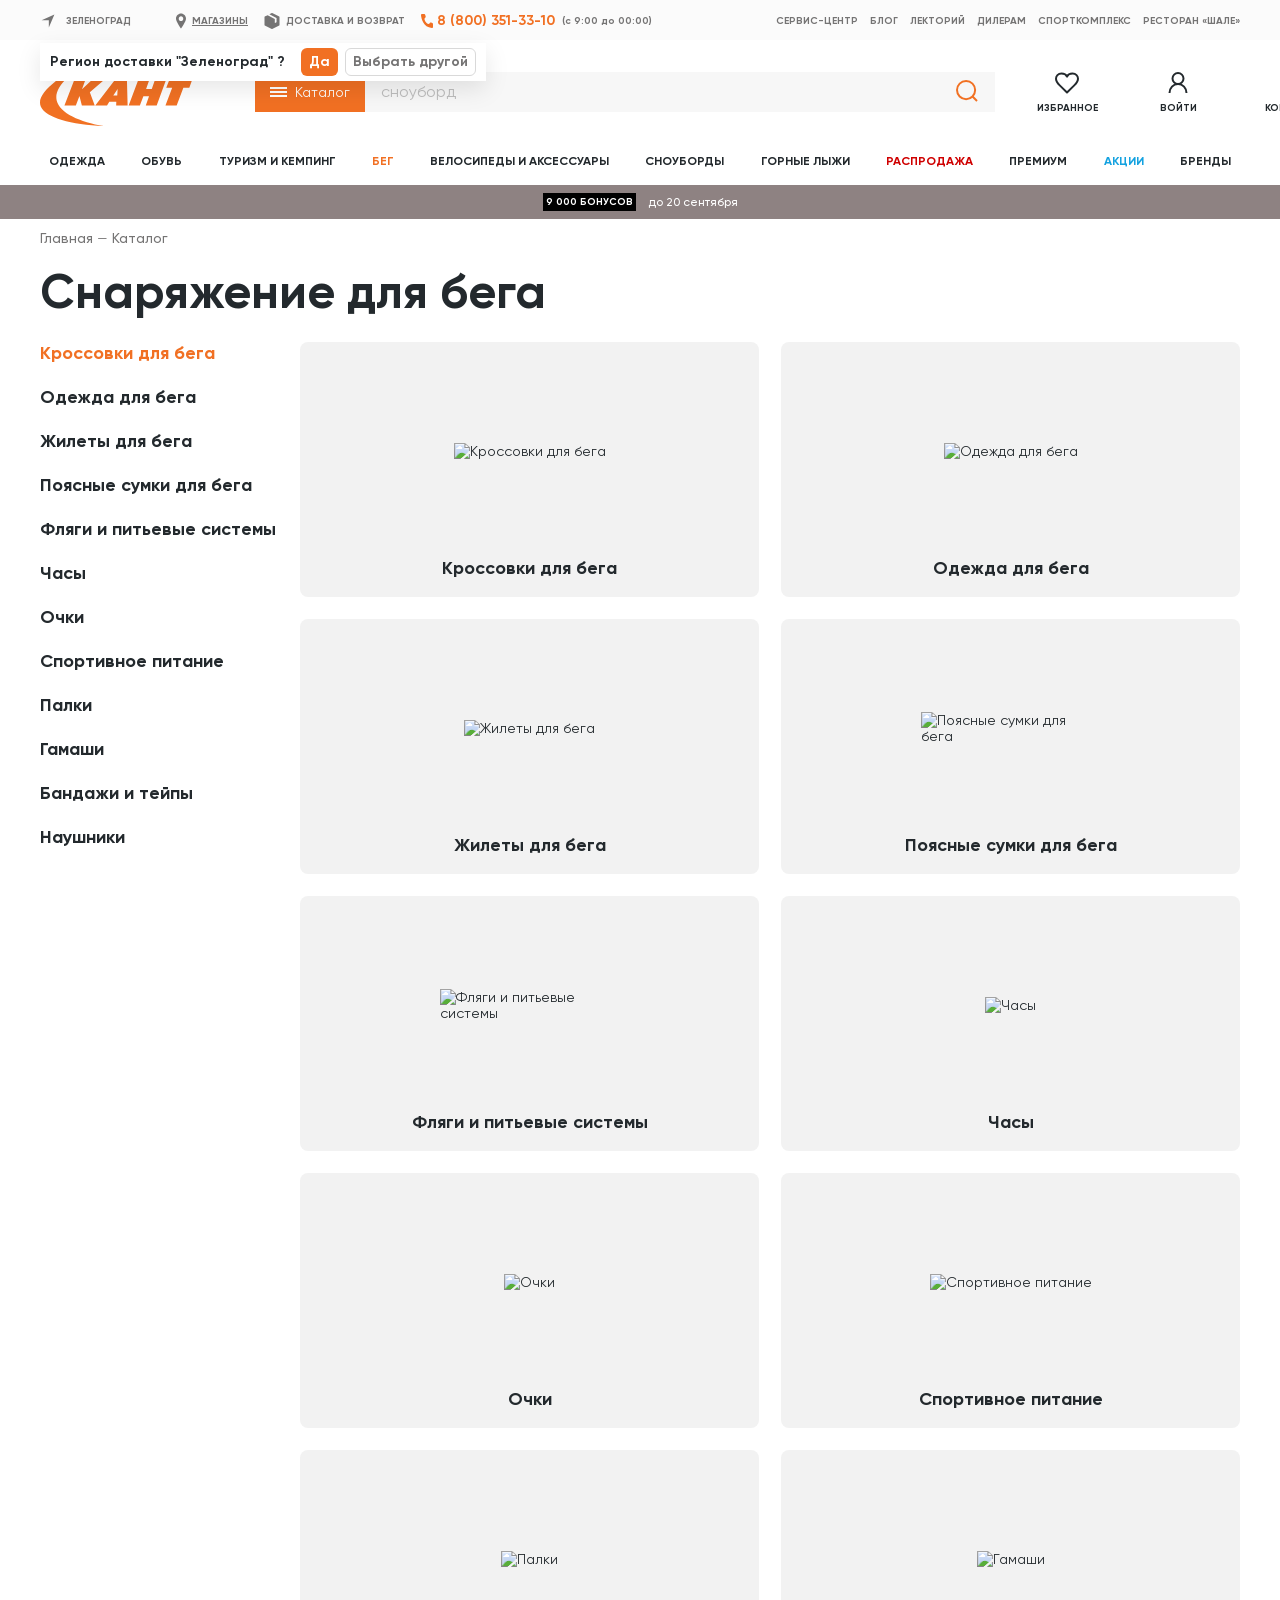
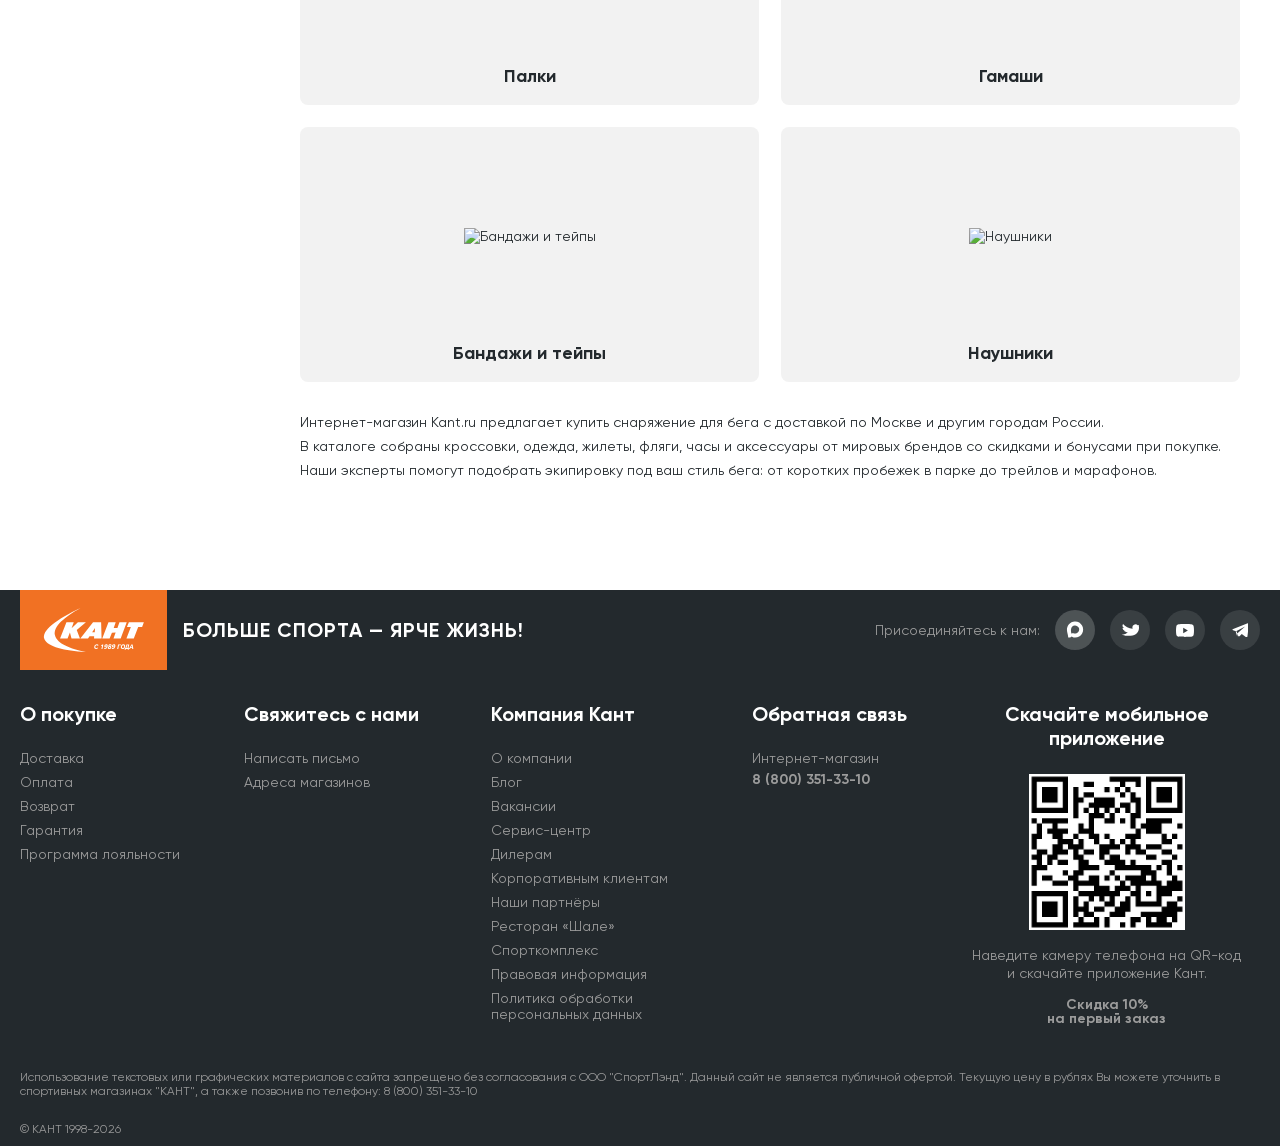
==== commit 01d522b3: "Make catalog dropdown work without JS and bust asset cache Use details/summary for the dropdown so i" ====
--- a/running.html
+++ b/running.html
@@ -4,7 +4,7 @@
   <meta charset="UTF-8">
   <meta name="viewport" content="width=device-width, initial-scale=1.0">
   <title>Снаряжение для бега — купить в интернет-магазине КАНТ</title>
-  <link rel="stylesheet" href="styles.css">
+  <link rel="stylesheet" href="styles.css?v=3">
 </head>
 <body>
   <header class="header">
@@ -70,16 +70,16 @@
         </a>
 
         <div class="search-wrap">
-          <div class="catalog-dropdown" id="catalogDropdown">
-            <button class="catalog-btn" type="button" id="catalogBtn" aria-haspopup="true" aria-expanded="false" aria-controls="catalogMenu">
+          <details class="catalog-dropdown" id="catalogDropdown">
+            <summary class="catalog-btn" id="catalogBtn">
               <span class="burger" aria-hidden="true"><span></span><span></span><span></span></span>
               Каталог
-            </button>
+            </summary>
             <ul class="catalog-menu" id="catalogMenu" role="menu">
               <li><a class="catalog-menu__link" href="index.html">Снаряжение для сноуборда</a></li>
               <li><a class="catalog-menu__link is-active" href="running.html">Снаряжение для бега</a></li>
             </ul>
-          </div>
+          </details>
           <div class="search">
             <form class="search__form" action="#" role="search">
               <input class="search__input" type="text" placeholder=" " autocomplete="off">
@@ -384,6 +384,6 @@
     </svg>
   </button>
 
-  <script src="app.js"></script>
+  <script src="app.js?v=3"></script>
 </body>
 </html>
--- a/styles.css
+++ b/styles.css
@@ -929,8 +929,18 @@
   flex-shrink: 0;
 }
 
-.catalog-btn[aria-expanded="true"] {
+.catalog-dropdown[open] .catalog-btn {
   background: #d95f17;
+}
+
+.catalog-btn::-webkit-details-marker {
+  display: none;
+}
+
+summary.catalog-btn {
+  list-style: none;
+  cursor: pointer;
+  user-select: none;
 }
 
 .catalog-menu {
@@ -948,7 +958,7 @@
   box-shadow: 0 8px 24px rgba(0, 0, 0, 0.12);
 }
 
-.catalog-dropdown.is-open .catalog-menu {
+.catalog-dropdown[open] .catalog-menu {
   display: block;
 }
 
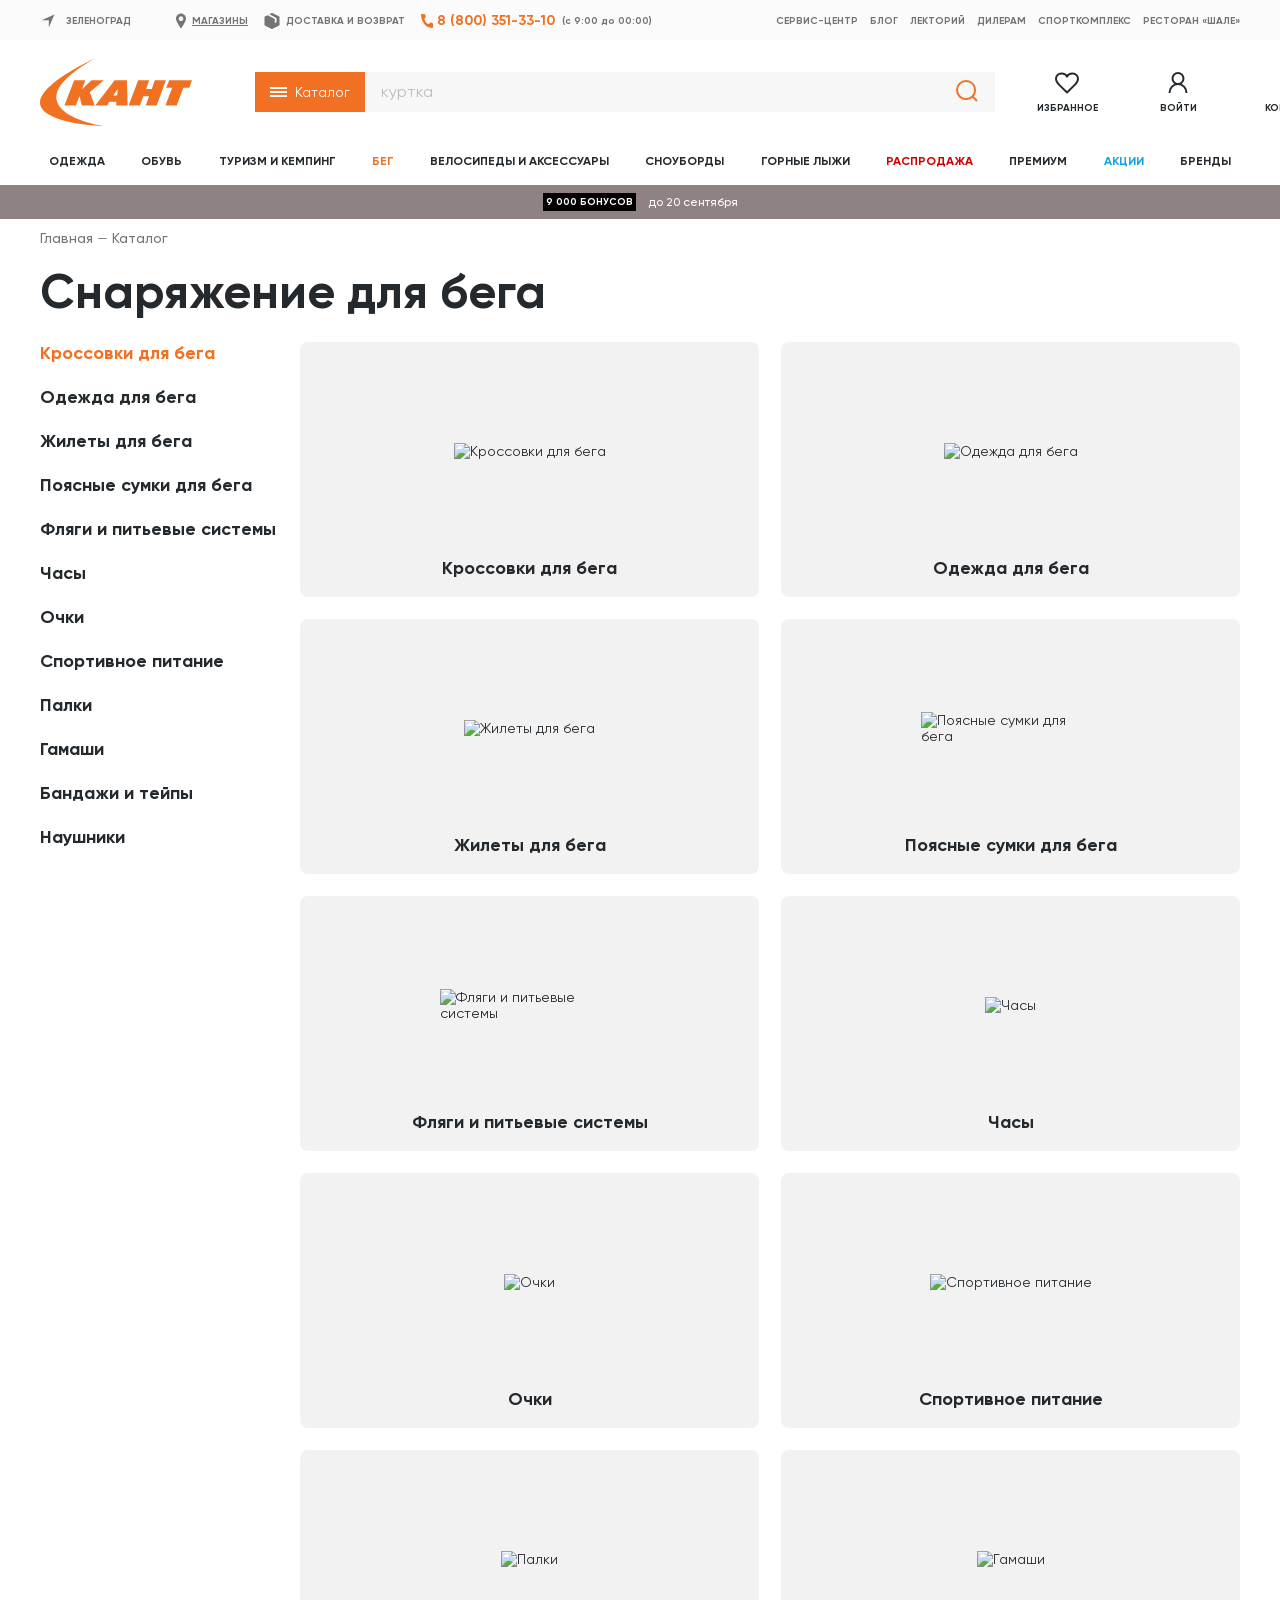
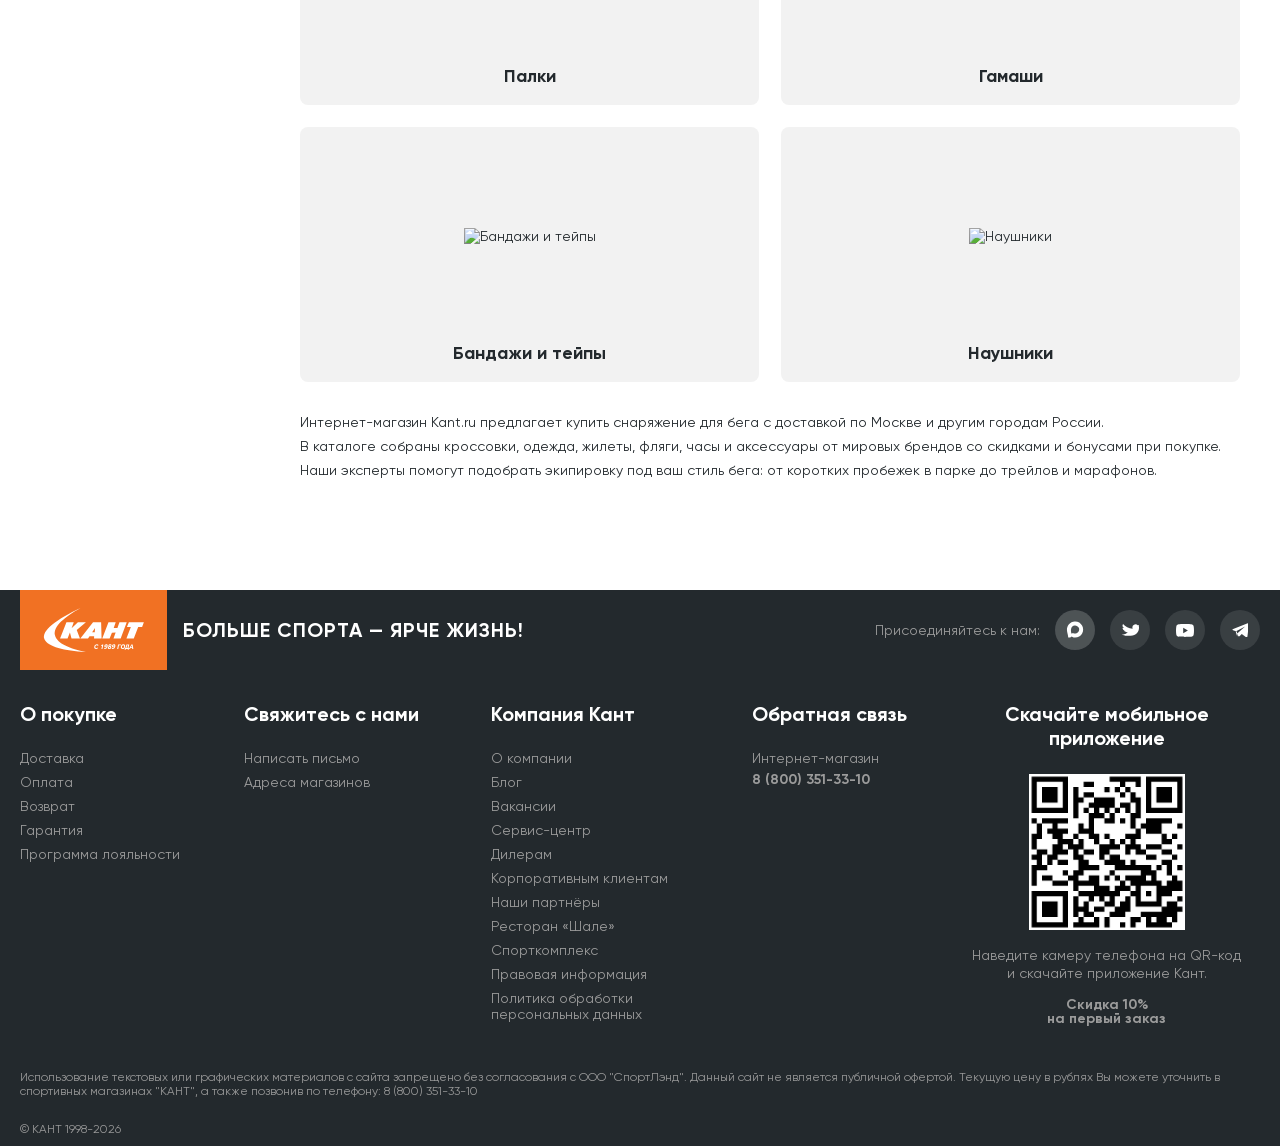
==== commit 1bc0f96a: "Remove region confirmation popup Co-Authored-By: Claude Fable 5.1 <noreply@anthropic.com> Claude-Ses" ====
--- a/running.html
+++ b/running.html
@@ -4,7 +4,7 @@
   <meta charset="UTF-8">
   <meta name="viewport" content="width=device-width, initial-scale=1.0">
   <title>Снаряжение для бега — купить в интернет-магазине КАНТ</title>
-  <link rel="stylesheet" href="styles.css?v=3">
+  <link rel="stylesheet" href="styles.css?v=4">
 </head>
 <body>
   <header class="header">
@@ -17,13 +17,6 @@
                 <path fill-rule="evenodd" clip-rule="evenodd" d="M2 8.95668L18 2L11.0433 18V8.95668H2Z" fill="#757474"></path>
               </svg>
               <button class="topbar__city-btn" type="button" id="cityBtn">Зеленоград</button>
-            </div>
-            <div class="topbar__geo" id="geoConfirm">
-              <span class="topbar__geo-text">Регион доставки "Зеленоград" ?</span>
-              <div class="topbar__geo-actions">
-                <button class="btn-yes" type="button" id="geoYes">Да</button>
-                <button class="btn-other" type="button">Выбрать другой</button>
-              </div>
             </div>
           </div>
 
@@ -384,6 +377,6 @@
     </svg>
   </button>
 
-  <script src="app.js?v=3"></script>
+  <script src="app.js?v=4"></script>
 </body>
 </html>
--- a/styles.css
+++ b/styles.css
@@ -120,59 +120,6 @@
   font-weight: 700;
   line-height: 1;
   text-transform: uppercase;
-}
-
-.topbar__geo {
-  position: absolute;
-  left: 0;
-  bottom: -50px;
-  z-index: 20;
-  display: flex;
-  align-items: center;
-  gap: 16px;
-  padding: 5px 10px;
-  background: #fff;
-  box-shadow: 0 8px 24px rgba(0, 0, 0, 0.1);
-  white-space: nowrap;
-}
-
-.topbar__geo-text {
-  font-size: 14px;
-  font-weight: 700;
-}
-
-.topbar__geo-actions {
-  display: flex;
-  align-items: center;
-  gap: 7px;
-}
-
-.btn-yes {
-  display: inline-flex;
-  align-items: center;
-  justify-content: center;
-  height: 28px;
-  padding: 0 7px;
-  border: 1px solid transparent;
-  border-radius: 6px;
-  background: #f17023;
-  color: #fff;
-  font-size: 14px;
-  font-weight: 700;
-}
-
-.btn-other {
-  display: inline-flex;
-  align-items: center;
-  justify-content: center;
-  height: 28px;
-  padding: 0 7px;
-  border: 1px solid #d9d9d9;
-  border-radius: 6px;
-  background: #fff;
-  color: #757474;
-  font-size: 14px;
-  font-weight: 700;
 }
 
 .topbar__link {
@@ -926,6 +873,7 @@
 /* Catalog dropdown */
 .catalog-dropdown {
   position: relative;
+  z-index: 30;
   flex-shrink: 0;
 }
 
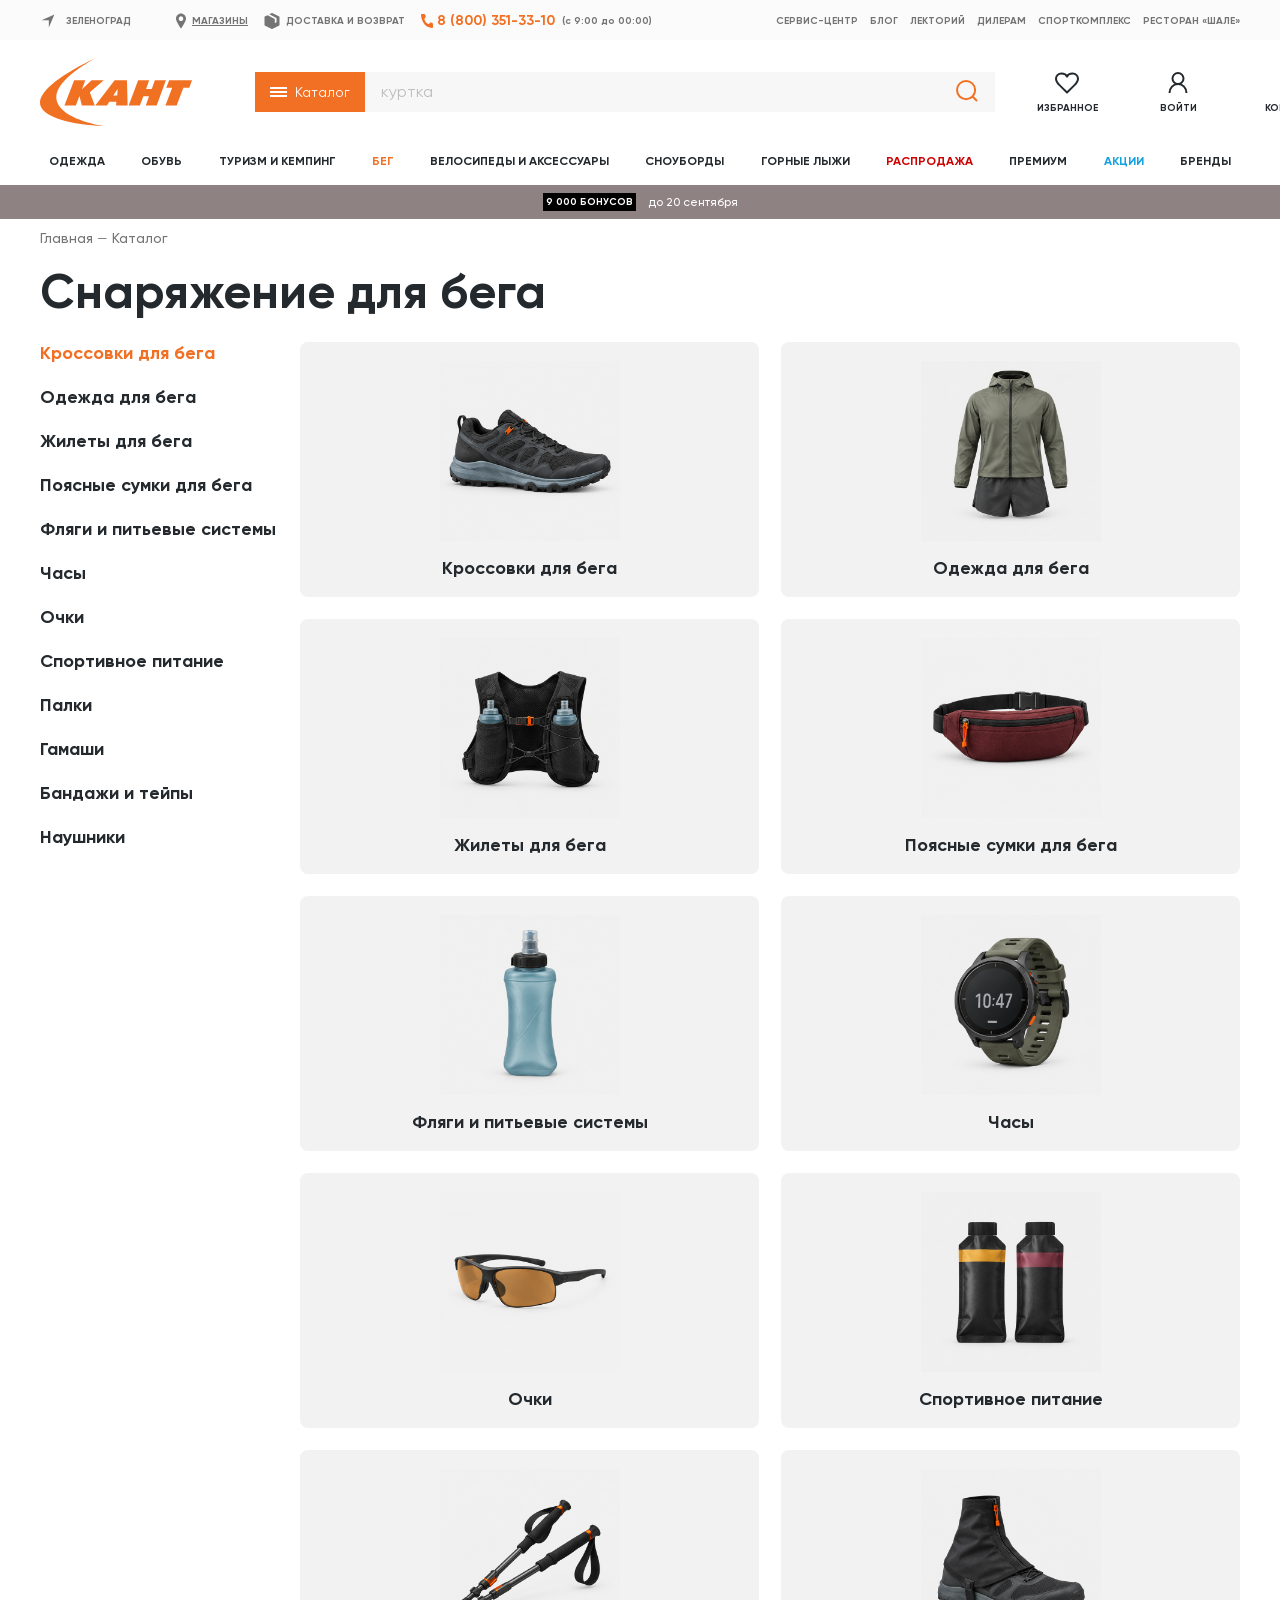
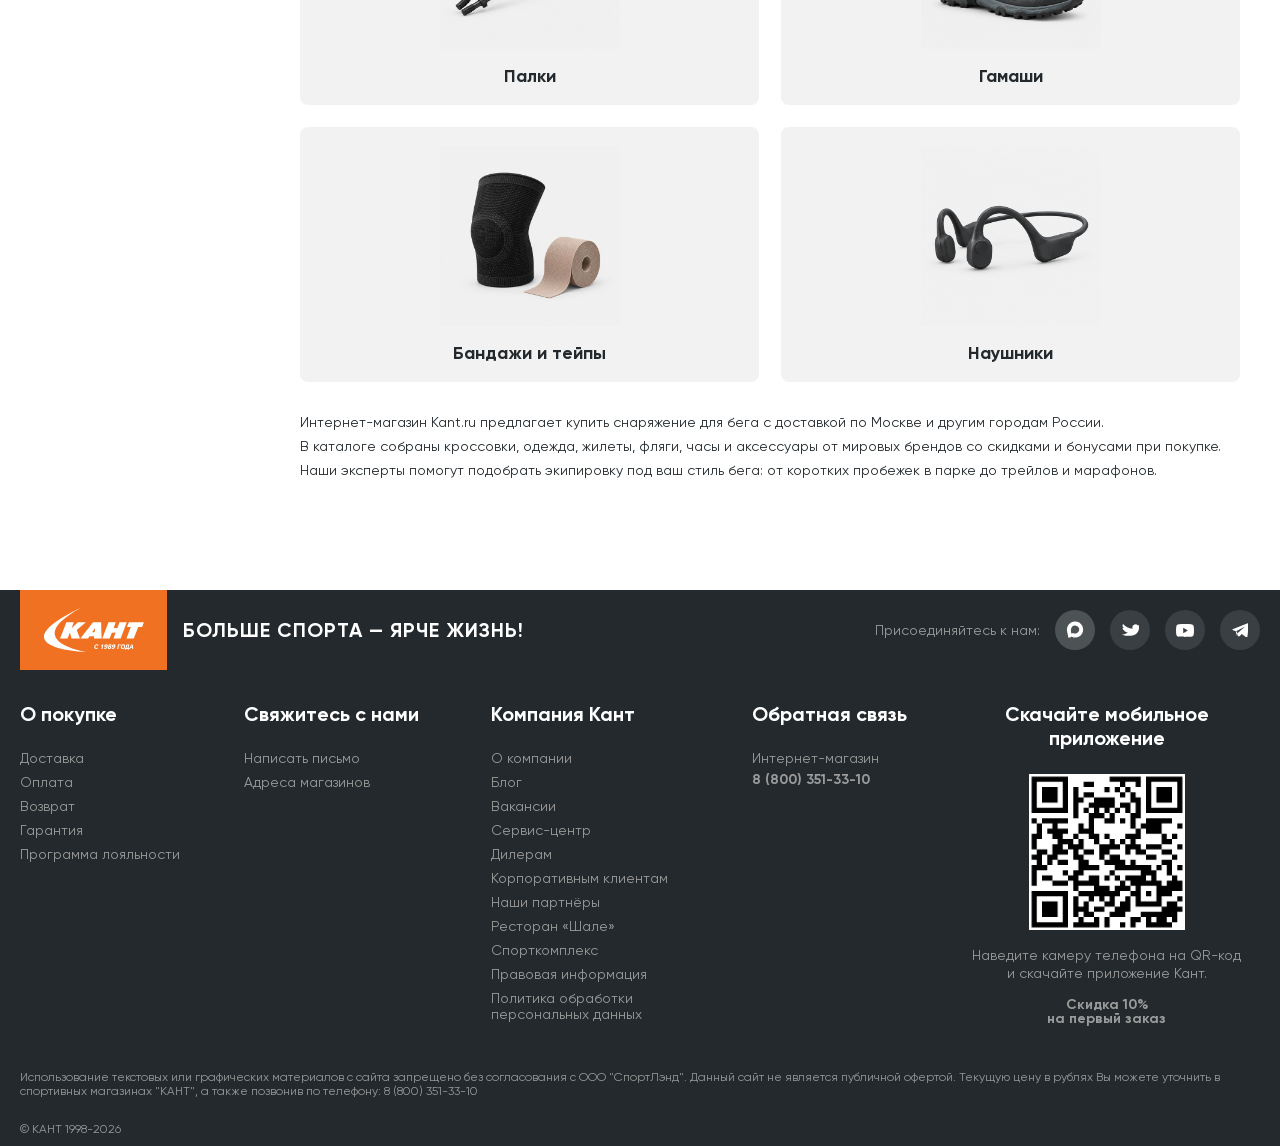
==== commit dd5be1f4: "Add running catalog illustrations Resize the 12 supplied PNGs to 600x600 and place them under images" ====
--- a/running.html
+++ b/running.html
@@ -177,7 +177,7 @@
             <a class="card card--sneakers" href="#">
               <div class="card__media">
                 <div class="card__figure">
-                  <img class="card__img card__img--photo" src="images/running/sneakers.png" alt="Кроссовки для бега">
+                  <img class="card__img" src="images/running/sneakers.png" alt="Кроссовки для бега">
                 </div>
                 <span class="card__title">Кроссовки для бега</span>
               </div>
@@ -185,7 +185,7 @@
             <a class="card card--clothes" href="#">
               <div class="card__media">
                 <div class="card__figure">
-                  <img class="card__img card__img--photo" src="images/running/clothes.png" alt="Одежда для бега">
+                  <img class="card__img" src="images/running/clothes.png" alt="Одежда для бега">
                 </div>
                 <span class="card__title">Одежда для бега</span>
               </div>
@@ -193,7 +193,7 @@
             <a class="card card--vests" href="#">
               <div class="card__media">
                 <div class="card__figure">
-                  <img class="card__img card__img--photo" src="images/running/vests.png" alt="Жилеты для бега">
+                  <img class="card__img" src="images/running/vests.png" alt="Жилеты для бега">
                 </div>
                 <span class="card__title">Жилеты для бега</span>
               </div>
@@ -201,7 +201,7 @@
             <a class="card card--belt-bags" href="#">
               <div class="card__media">
                 <div class="card__figure">
-                  <img class="card__img card__img--photo" src="images/running/belt-bags.png" alt="Поясные сумки для бега">
+                  <img class="card__img" src="images/running/belt-bags.png" alt="Поясные сумки для бега">
                 </div>
                 <span class="card__title">Поясные сумки для бега</span>
               </div>
@@ -209,7 +209,7 @@
             <a class="card card--flasks" href="#">
               <div class="card__media">
                 <div class="card__figure">
-                  <img class="card__img card__img--photo" src="images/running/flasks.png" alt="Фляги и питьевые системы">
+                  <img class="card__img" src="images/running/flasks.png" alt="Фляги и питьевые системы">
                 </div>
                 <span class="card__title">Фляги и питьевые системы</span>
               </div>
@@ -217,7 +217,7 @@
             <a class="card card--watches" href="#">
               <div class="card__media">
                 <div class="card__figure">
-                  <img class="card__img card__img--photo" src="images/running/watches.png" alt="Часы">
+                  <img class="card__img" src="images/running/watches.png" alt="Часы">
                 </div>
                 <span class="card__title">Часы</span>
               </div>
@@ -225,7 +225,7 @@
             <a class="card card--glasses" href="#">
               <div class="card__media">
                 <div class="card__figure">
-                  <img class="card__img card__img--photo" src="images/running/glasses.png" alt="Очки">
+                  <img class="card__img" src="images/running/glasses.png" alt="Очки">
                 </div>
                 <span class="card__title">Очки</span>
               </div>
@@ -233,7 +233,7 @@
             <a class="card card--nutrition" href="#">
               <div class="card__media">
                 <div class="card__figure">
-                  <img class="card__img card__img--photo" src="images/running/nutrition.png" alt="Спортивное питание">
+                  <img class="card__img" src="images/running/nutrition.png" alt="Спортивное питание">
                 </div>
                 <span class="card__title">Спортивное питание</span>
               </div>
@@ -241,7 +241,7 @@
             <a class="card card--poles" href="#">
               <div class="card__media">
                 <div class="card__figure">
-                  <img class="card__img card__img--photo" src="images/running/poles.png" alt="Палки">
+                  <img class="card__img" src="images/running/poles.png" alt="Палки">
                 </div>
                 <span class="card__title">Палки</span>
               </div>
@@ -249,7 +249,7 @@
             <a class="card card--gaiters" href="#">
               <div class="card__media">
                 <div class="card__figure">
-                  <img class="card__img card__img--photo" src="images/running/gaiters.png" alt="Гамаши">
+                  <img class="card__img" src="images/running/gaiters.png" alt="Гамаши">
                 </div>
                 <span class="card__title">Гамаши</span>
               </div>
@@ -257,7 +257,7 @@
             <a class="card card--bandages" href="#">
               <div class="card__media">
                 <div class="card__figure">
-                  <img class="card__img card__img--photo" src="images/running/bandages.png" alt="Бандажи и тейпы">
+                  <img class="card__img" src="images/running/bandages.png" alt="Бандажи и тейпы">
                 </div>
                 <span class="card__title">Бандажи и тейпы</span>
               </div>
@@ -265,7 +265,7 @@
             <a class="card card--headphones" href="#">
               <div class="card__media">
                 <div class="card__figure">
-                  <img class="card__img card__img--photo" src="images/running/headphones.png" alt="Наушники">
+                  <img class="card__img" src="images/running/headphones.png" alt="Наушники">
                 </div>
                 <span class="card__title">Наушники</span>
               </div>
--- a/styles.css
+++ b/styles.css
@@ -935,7 +935,3 @@
 .sidemenu a.is-active {
   color: #f17023;
 }
-
-.card__img--photo {
-  mix-blend-mode: normal;
-}
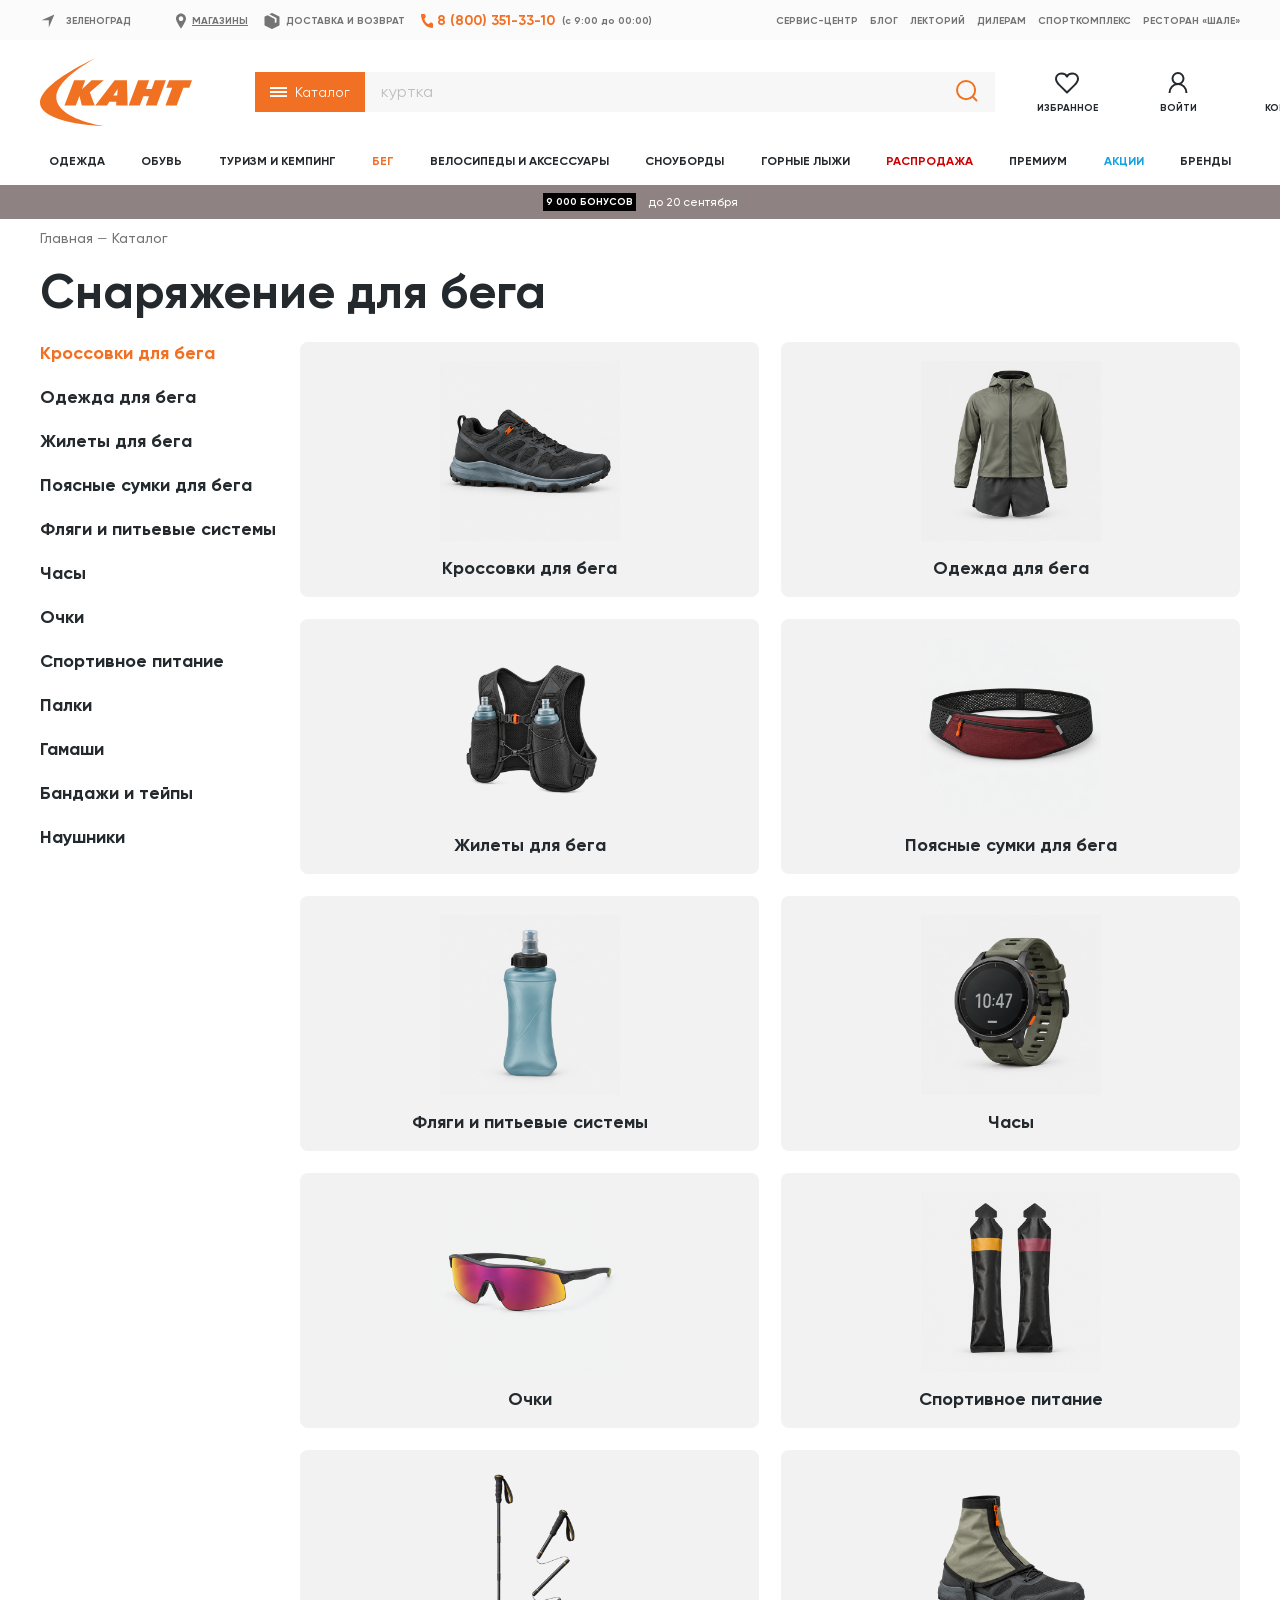
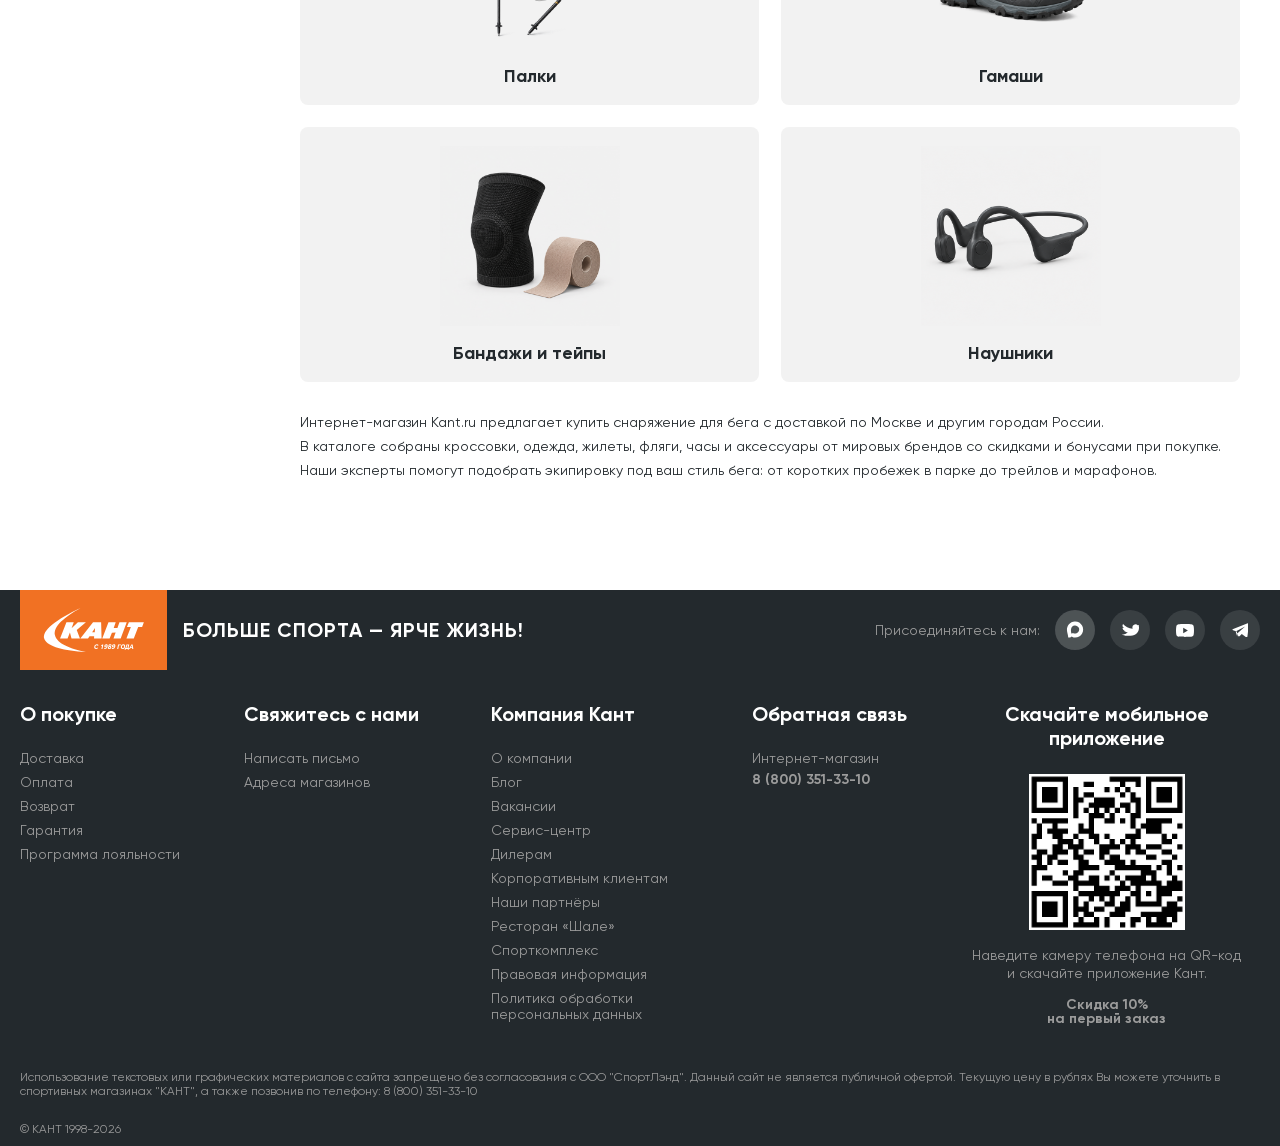
==== commit 2b5e37e7: "Bust browser cache for replaced running illustrations Co-Authored-By: Claude Fable 5.1 <noreply@anth" ====
--- a/running.html
+++ b/running.html
@@ -193,7 +193,7 @@
             <a class="card card--vests" href="#">
               <div class="card__media">
                 <div class="card__figure">
-                  <img class="card__img" src="images/running/vests.png" alt="Жилеты для бега">
+                  <img class="card__img" src="images/running/vests.png?v=2" alt="Жилеты для бега">
                 </div>
                 <span class="card__title">Жилеты для бега</span>
               </div>
@@ -241,7 +241,7 @@
             <a class="card card--poles" href="#">
               <div class="card__media">
                 <div class="card__figure">
-                  <img class="card__img" src="images/running/poles.png" alt="Палки">
+                  <img class="card__img" src="images/running/poles.png?v=2" alt="Палки">
                 </div>
                 <span class="card__title">Палки</span>
               </div>
@@ -249,7 +249,7 @@
             <a class="card card--gaiters" href="#">
               <div class="card__media">
                 <div class="card__figure">
-                  <img class="card__img" src="images/running/gaiters.png" alt="Гамаши">
+                  <img class="card__img" src="images/running/gaiters.png?v=2" alt="Гамаши">
                 </div>
                 <span class="card__title">Гамаши</span>
               </div>
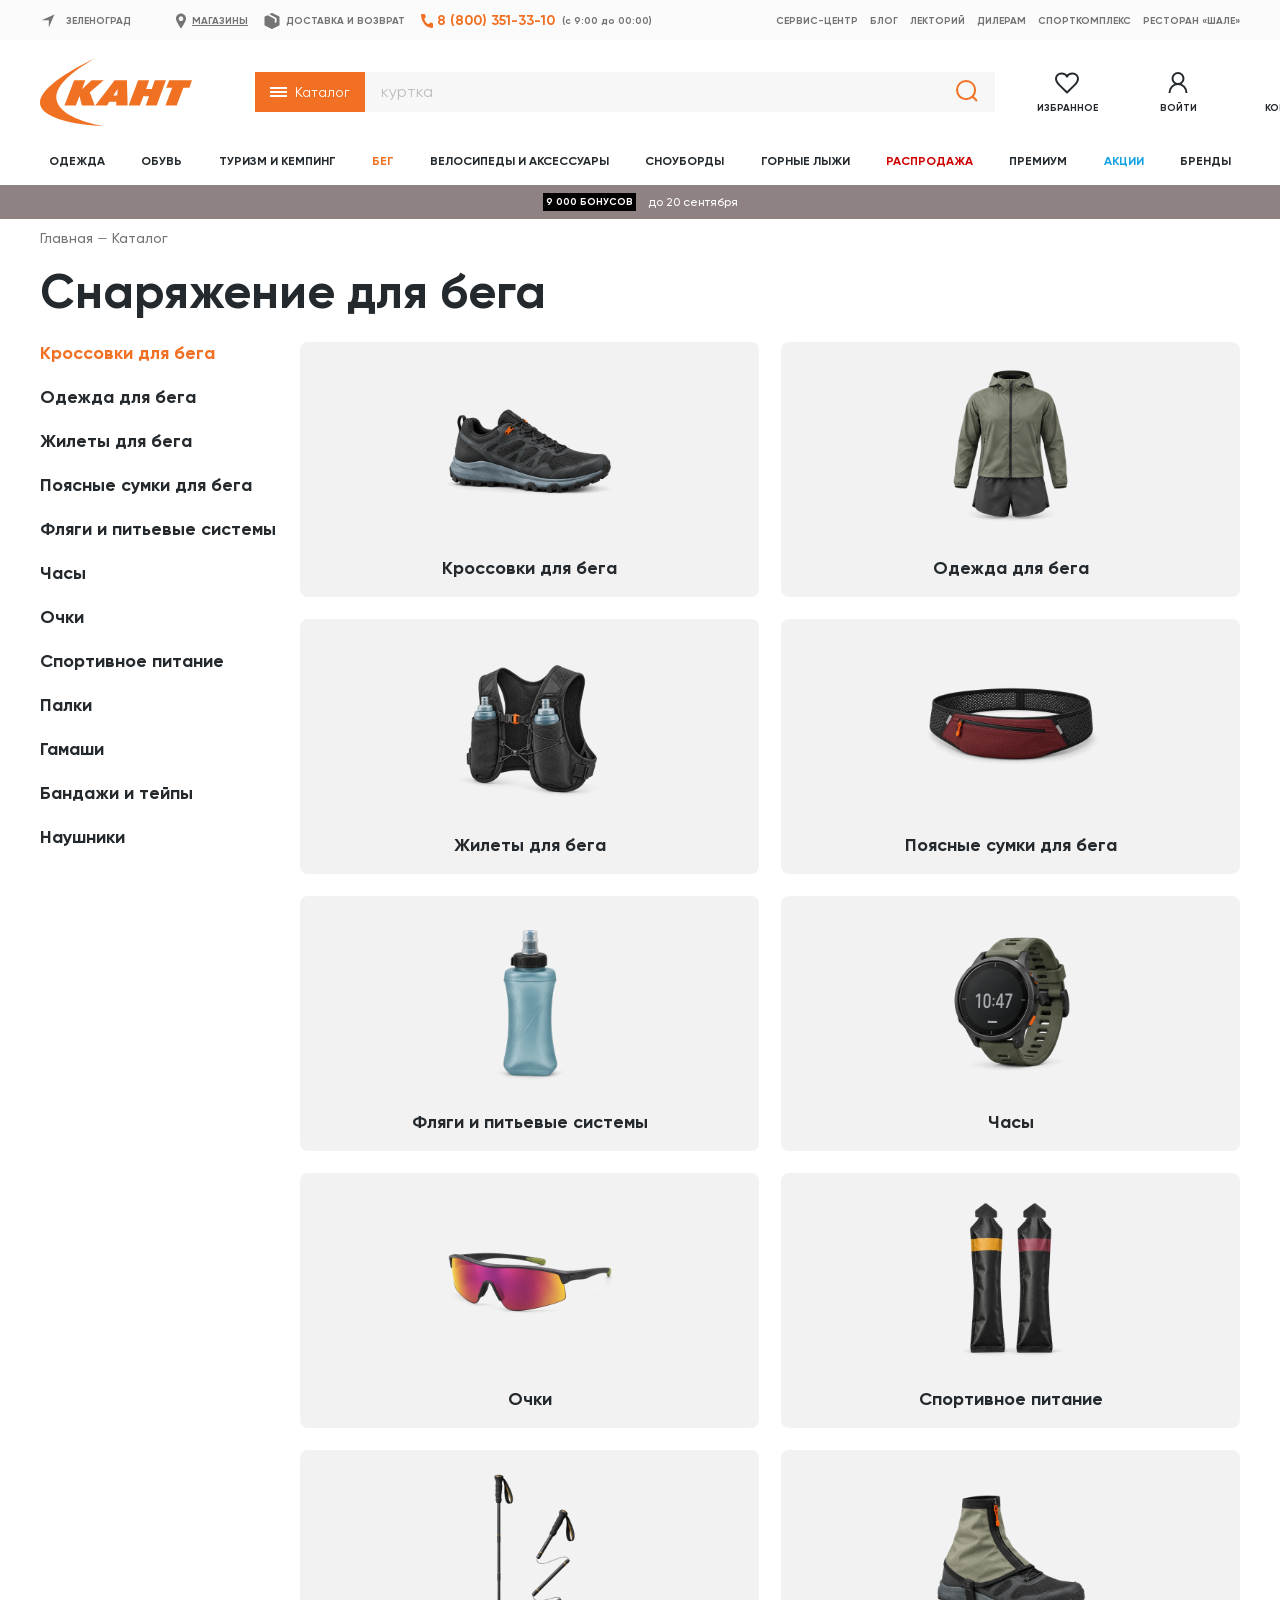
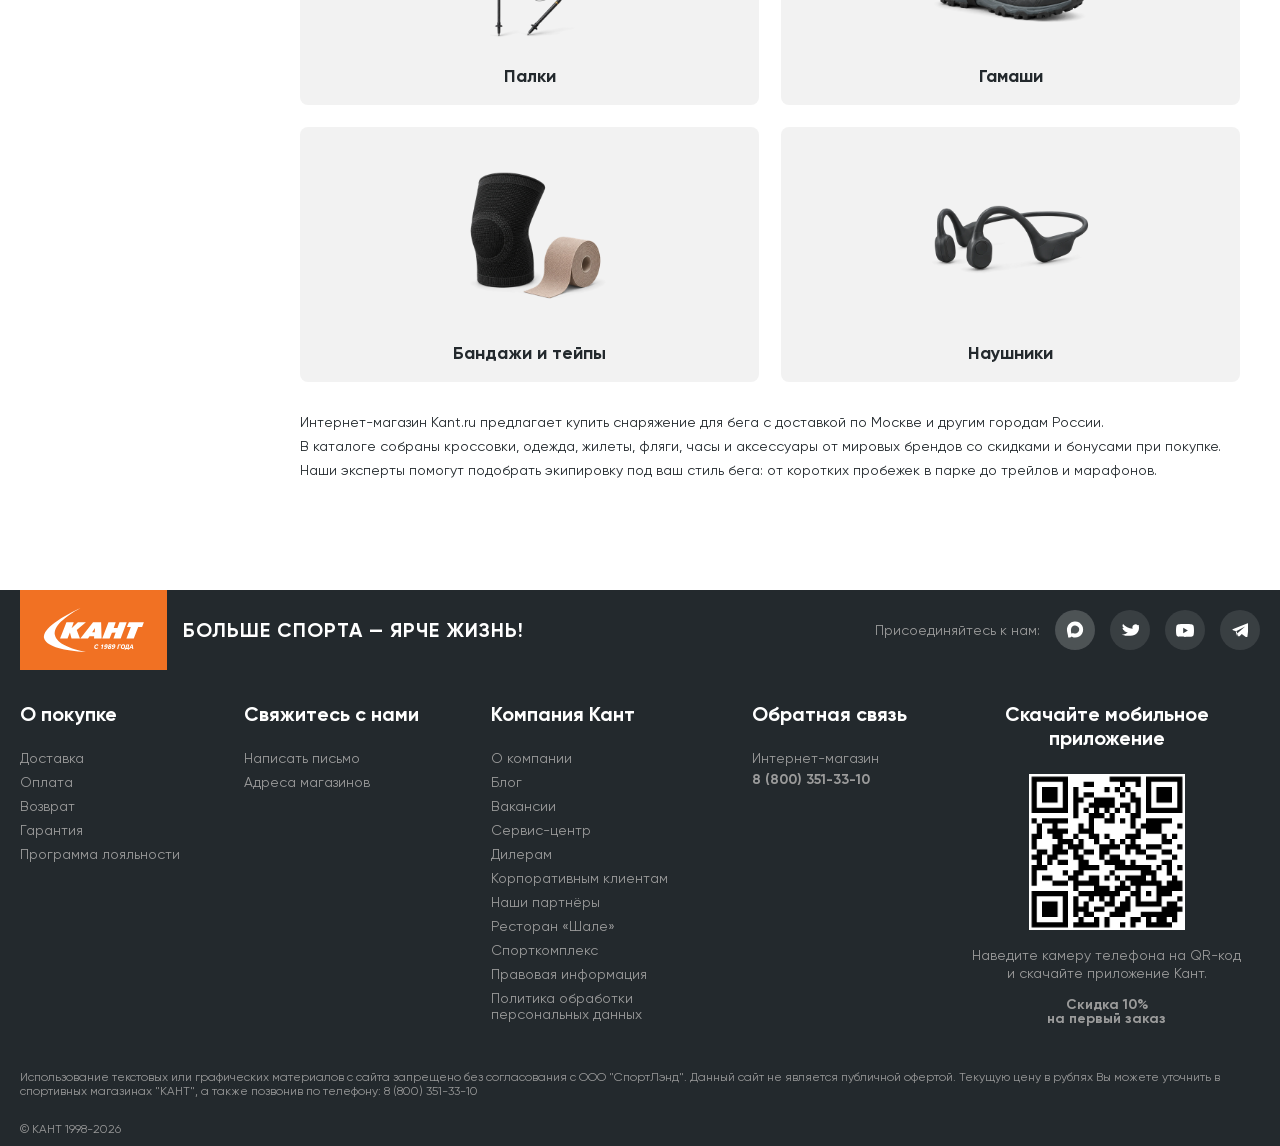
==== commit 73782160: "Replace running illustrations with transparent WebP set Swap the 12 PNGs for 1000x1000 transparent W" ====
--- a/running.html
+++ b/running.html
@@ -177,7 +177,7 @@
             <a class="card card--sneakers" href="#">
               <div class="card__media">
                 <div class="card__figure">
-                  <img class="card__img" src="images/running/sneakers.png" alt="Кроссовки для бега">
+                  <img class="card__img" src="images/running/sneakers.webp?v=3" alt="Кроссовки для бега">
                 </div>
                 <span class="card__title">Кроссовки для бега</span>
               </div>
@@ -185,7 +185,7 @@
             <a class="card card--clothes" href="#">
               <div class="card__media">
                 <div class="card__figure">
-                  <img class="card__img" src="images/running/clothes.png" alt="Одежда для бега">
+                  <img class="card__img" src="images/running/clothes.webp?v=3" alt="Одежда для бега">
                 </div>
                 <span class="card__title">Одежда для бега</span>
               </div>
@@ -193,7 +193,7 @@
             <a class="card card--vests" href="#">
               <div class="card__media">
                 <div class="card__figure">
-                  <img class="card__img" src="images/running/vests.png?v=2" alt="Жилеты для бега">
+                  <img class="card__img" src="images/running/vests.webp?v=3" alt="Жилеты для бега">
                 </div>
                 <span class="card__title">Жилеты для бега</span>
               </div>
@@ -201,7 +201,7 @@
             <a class="card card--belt-bags" href="#">
               <div class="card__media">
                 <div class="card__figure">
-                  <img class="card__img" src="images/running/belt-bags.png" alt="Поясные сумки для бега">
+                  <img class="card__img" src="images/running/belt-bags.webp?v=3" alt="Поясные сумки для бега">
                 </div>
                 <span class="card__title">Поясные сумки для бега</span>
               </div>
@@ -209,7 +209,7 @@
             <a class="card card--flasks" href="#">
               <div class="card__media">
                 <div class="card__figure">
-                  <img class="card__img" src="images/running/flasks.png" alt="Фляги и питьевые системы">
+                  <img class="card__img" src="images/running/flasks.webp?v=3" alt="Фляги и питьевые системы">
                 </div>
                 <span class="card__title">Фляги и питьевые системы</span>
               </div>
@@ -217,7 +217,7 @@
             <a class="card card--watches" href="#">
               <div class="card__media">
                 <div class="card__figure">
-                  <img class="card__img" src="images/running/watches.png" alt="Часы">
+                  <img class="card__img" src="images/running/watches.webp?v=3" alt="Часы">
                 </div>
                 <span class="card__title">Часы</span>
               </div>
@@ -225,7 +225,7 @@
             <a class="card card--glasses" href="#">
               <div class="card__media">
                 <div class="card__figure">
-                  <img class="card__img" src="images/running/glasses.png" alt="Очки">
+                  <img class="card__img" src="images/running/glasses.webp?v=3" alt="Очки">
                 </div>
                 <span class="card__title">Очки</span>
               </div>
@@ -233,7 +233,7 @@
             <a class="card card--nutrition" href="#">
               <div class="card__media">
                 <div class="card__figure">
-                  <img class="card__img" src="images/running/nutrition.png" alt="Спортивное питание">
+                  <img class="card__img" src="images/running/nutrition.webp?v=3" alt="Спортивное питание">
                 </div>
                 <span class="card__title">Спортивное питание</span>
               </div>
@@ -241,7 +241,7 @@
             <a class="card card--poles" href="#">
               <div class="card__media">
                 <div class="card__figure">
-                  <img class="card__img" src="images/running/poles.png?v=2" alt="Палки">
+                  <img class="card__img" src="images/running/poles.webp?v=3" alt="Палки">
                 </div>
                 <span class="card__title">Палки</span>
               </div>
@@ -249,7 +249,7 @@
             <a class="card card--gaiters" href="#">
               <div class="card__media">
                 <div class="card__figure">
-                  <img class="card__img" src="images/running/gaiters.png?v=2" alt="Гамаши">
+                  <img class="card__img" src="images/running/gaiters.webp?v=3" alt="Гамаши">
                 </div>
                 <span class="card__title">Гамаши</span>
               </div>
@@ -257,7 +257,7 @@
             <a class="card card--bandages" href="#">
               <div class="card__media">
                 <div class="card__figure">
-                  <img class="card__img" src="images/running/bandages.png" alt="Бандажи и тейпы">
+                  <img class="card__img" src="images/running/bandages.webp?v=3" alt="Бандажи и тейпы">
                 </div>
                 <span class="card__title">Бандажи и тейпы</span>
               </div>
@@ -265,7 +265,7 @@
             <a class="card card--headphones" href="#">
               <div class="card__media">
                 <div class="card__figure">
-                  <img class="card__img" src="images/running/headphones.png" alt="Наушники">
+                  <img class="card__img" src="images/running/headphones.webp?v=3" alt="Наушники">
                 </div>
                 <span class="card__title">Наушники</span>
               </div>
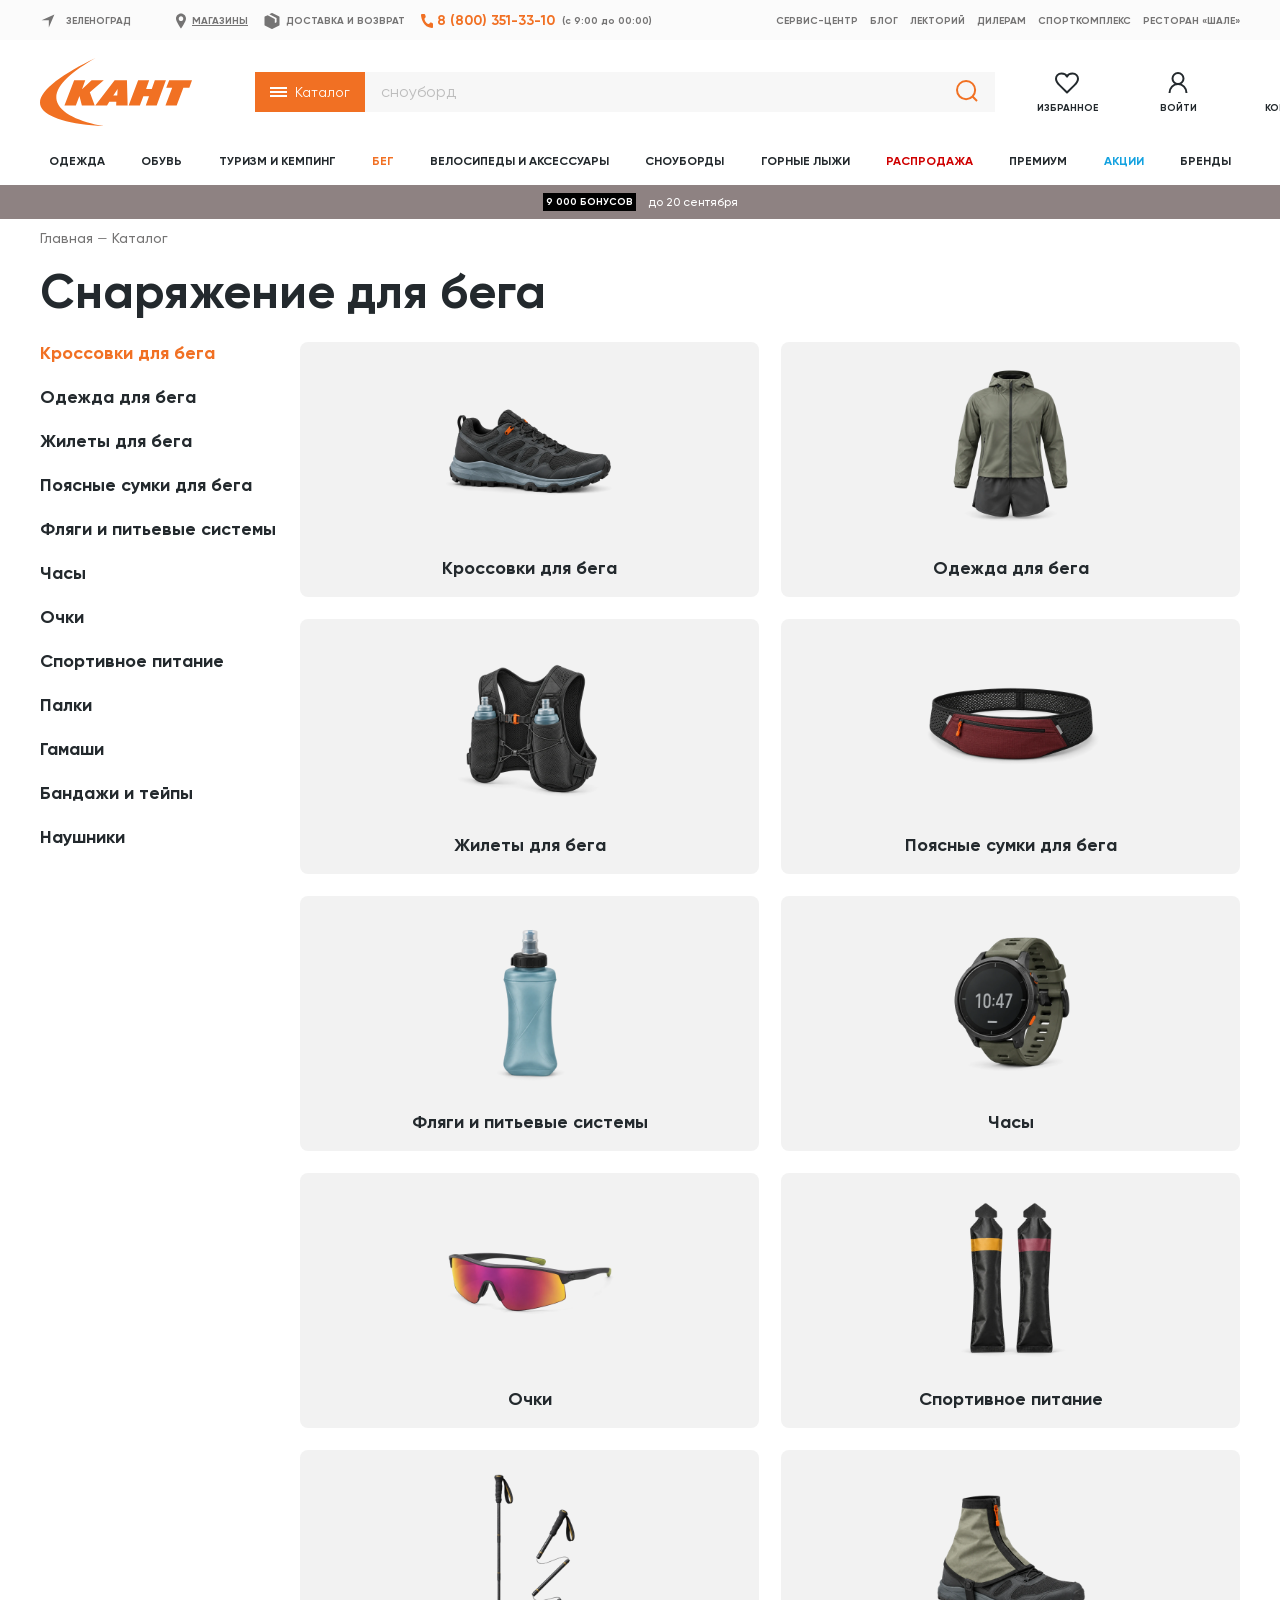
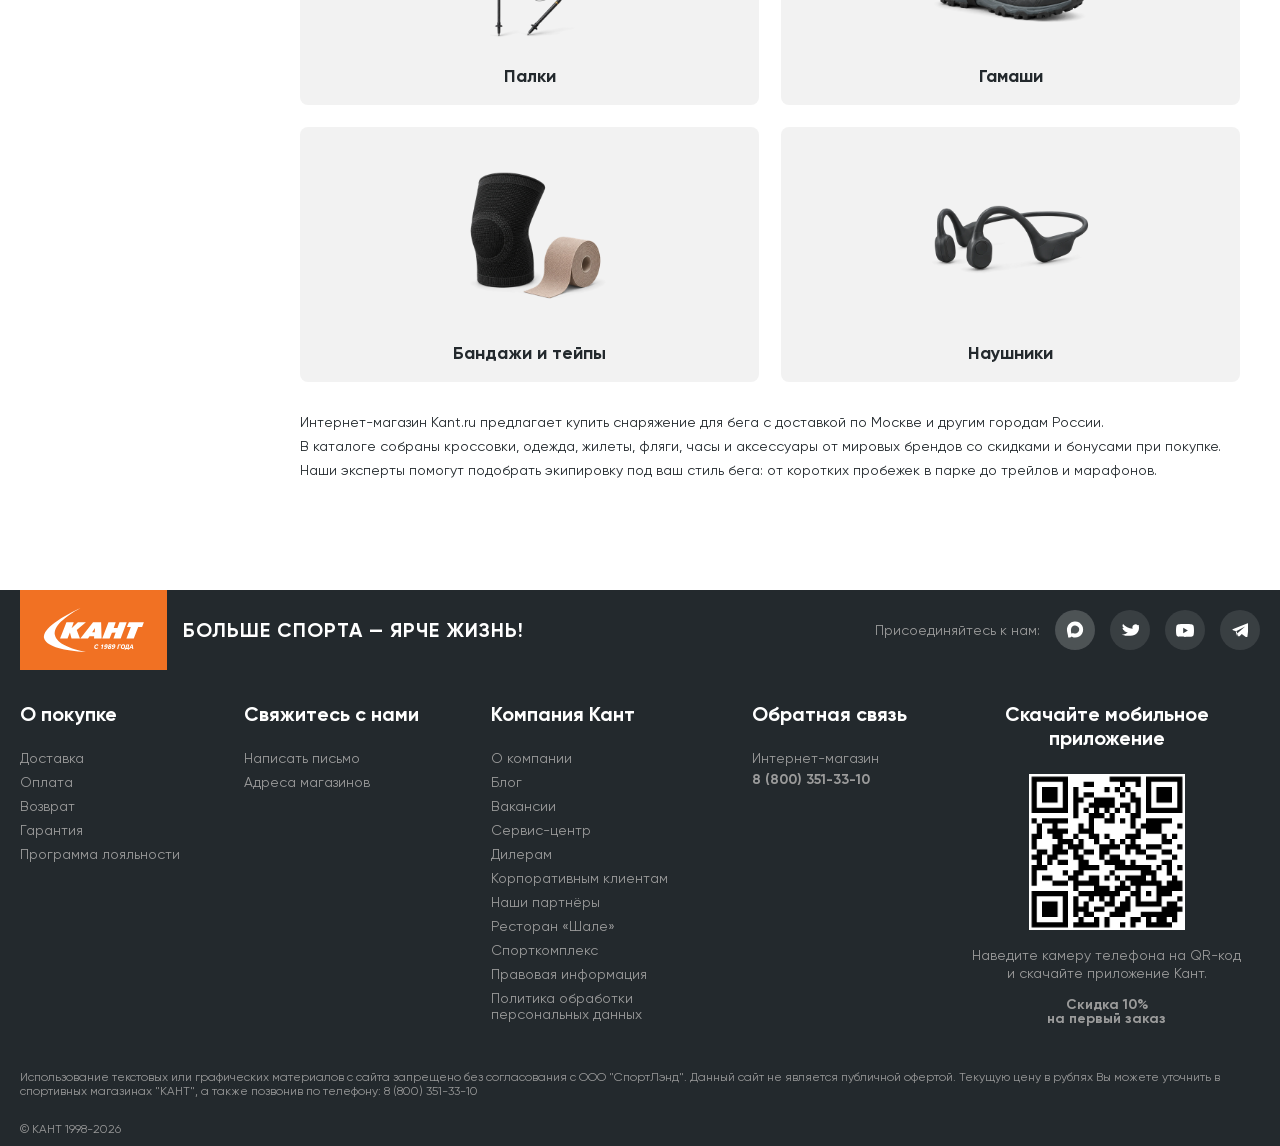
==== commit ae8692fa: "Add alpine skiing catalog page New skiing.html with 14 categories (no ski touring) built on the same" ====
--- a/running.html
+++ b/running.html
@@ -71,6 +71,7 @@
             <ul class="catalog-menu" id="catalogMenu" role="menu">
               <li><a class="catalog-menu__link" href="index.html">Снаряжение для сноуборда</a></li>
               <li><a class="catalog-menu__link is-active" href="running.html">Снаряжение для бега</a></li>
+              <li><a class="catalog-menu__link" href="skiing.html">Горнолыжное снаряжение</a></li>
             </ul>
           </details>
           <div class="search">
